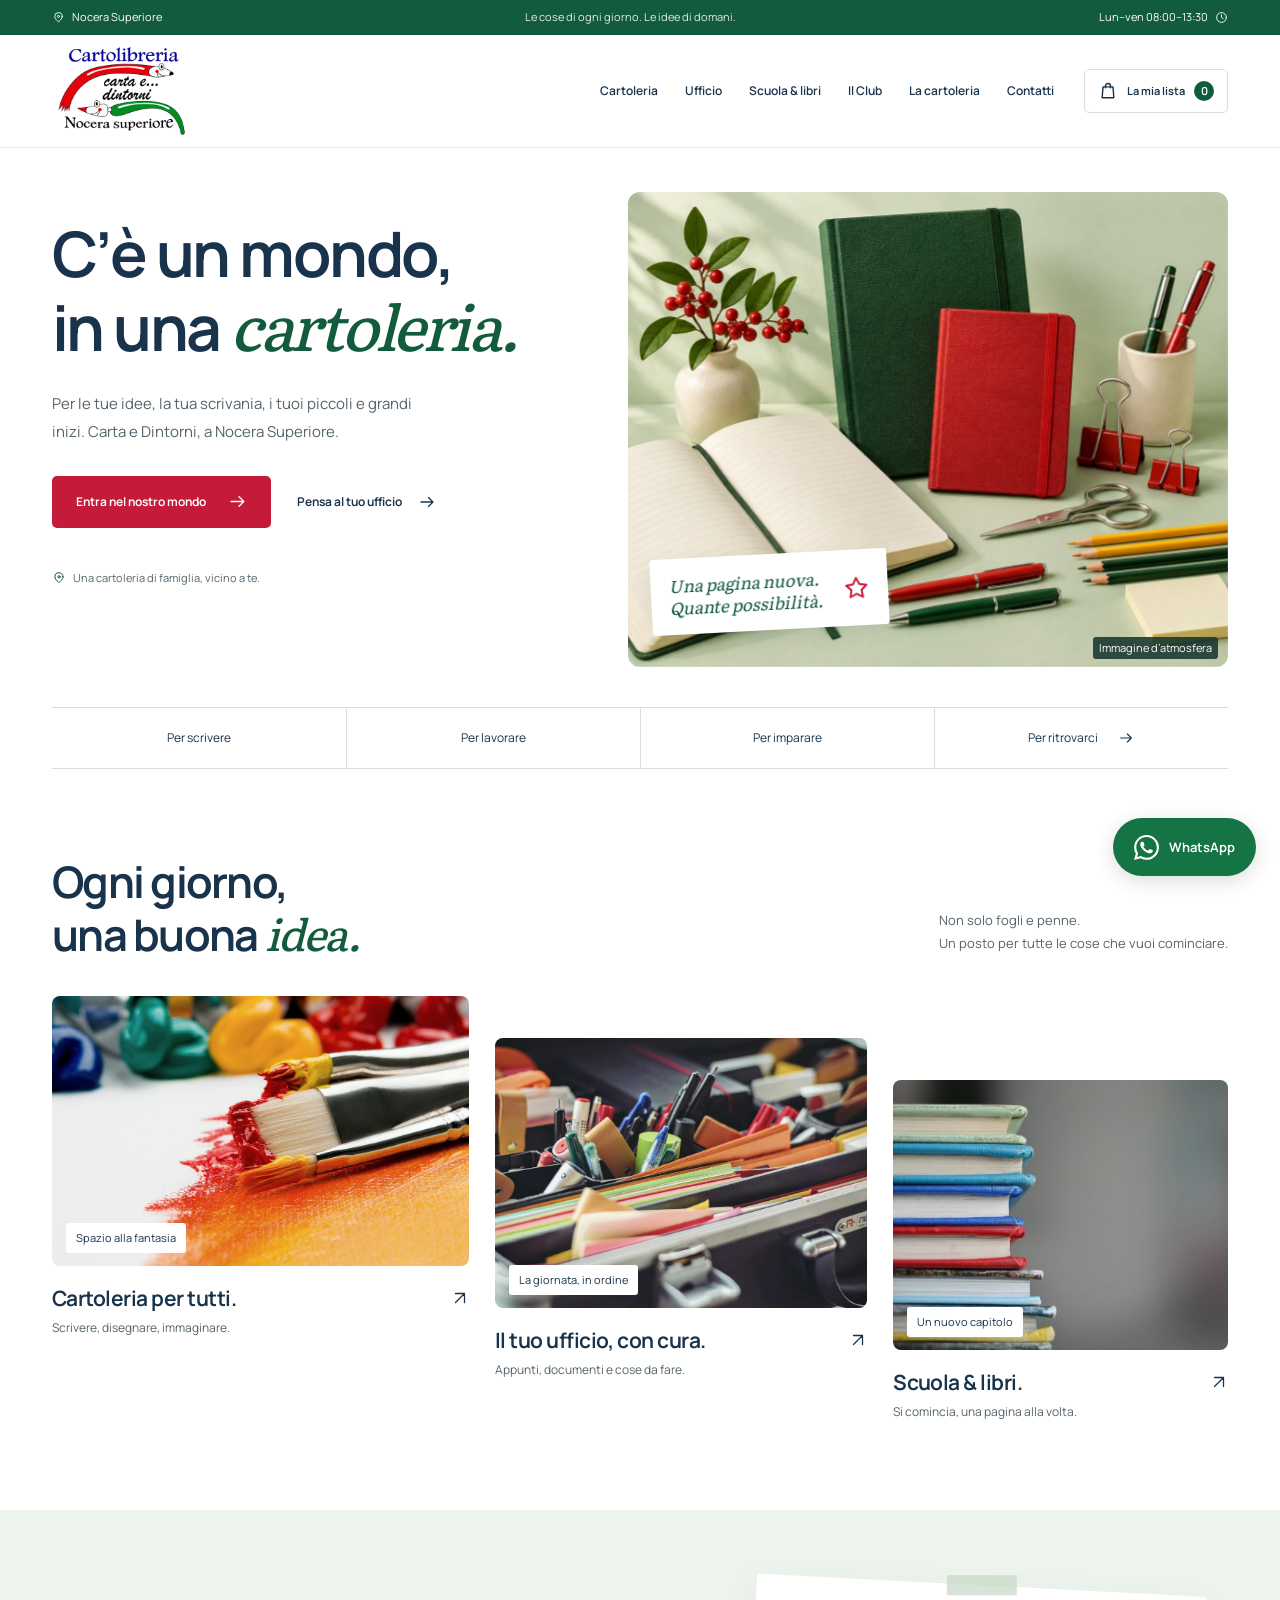
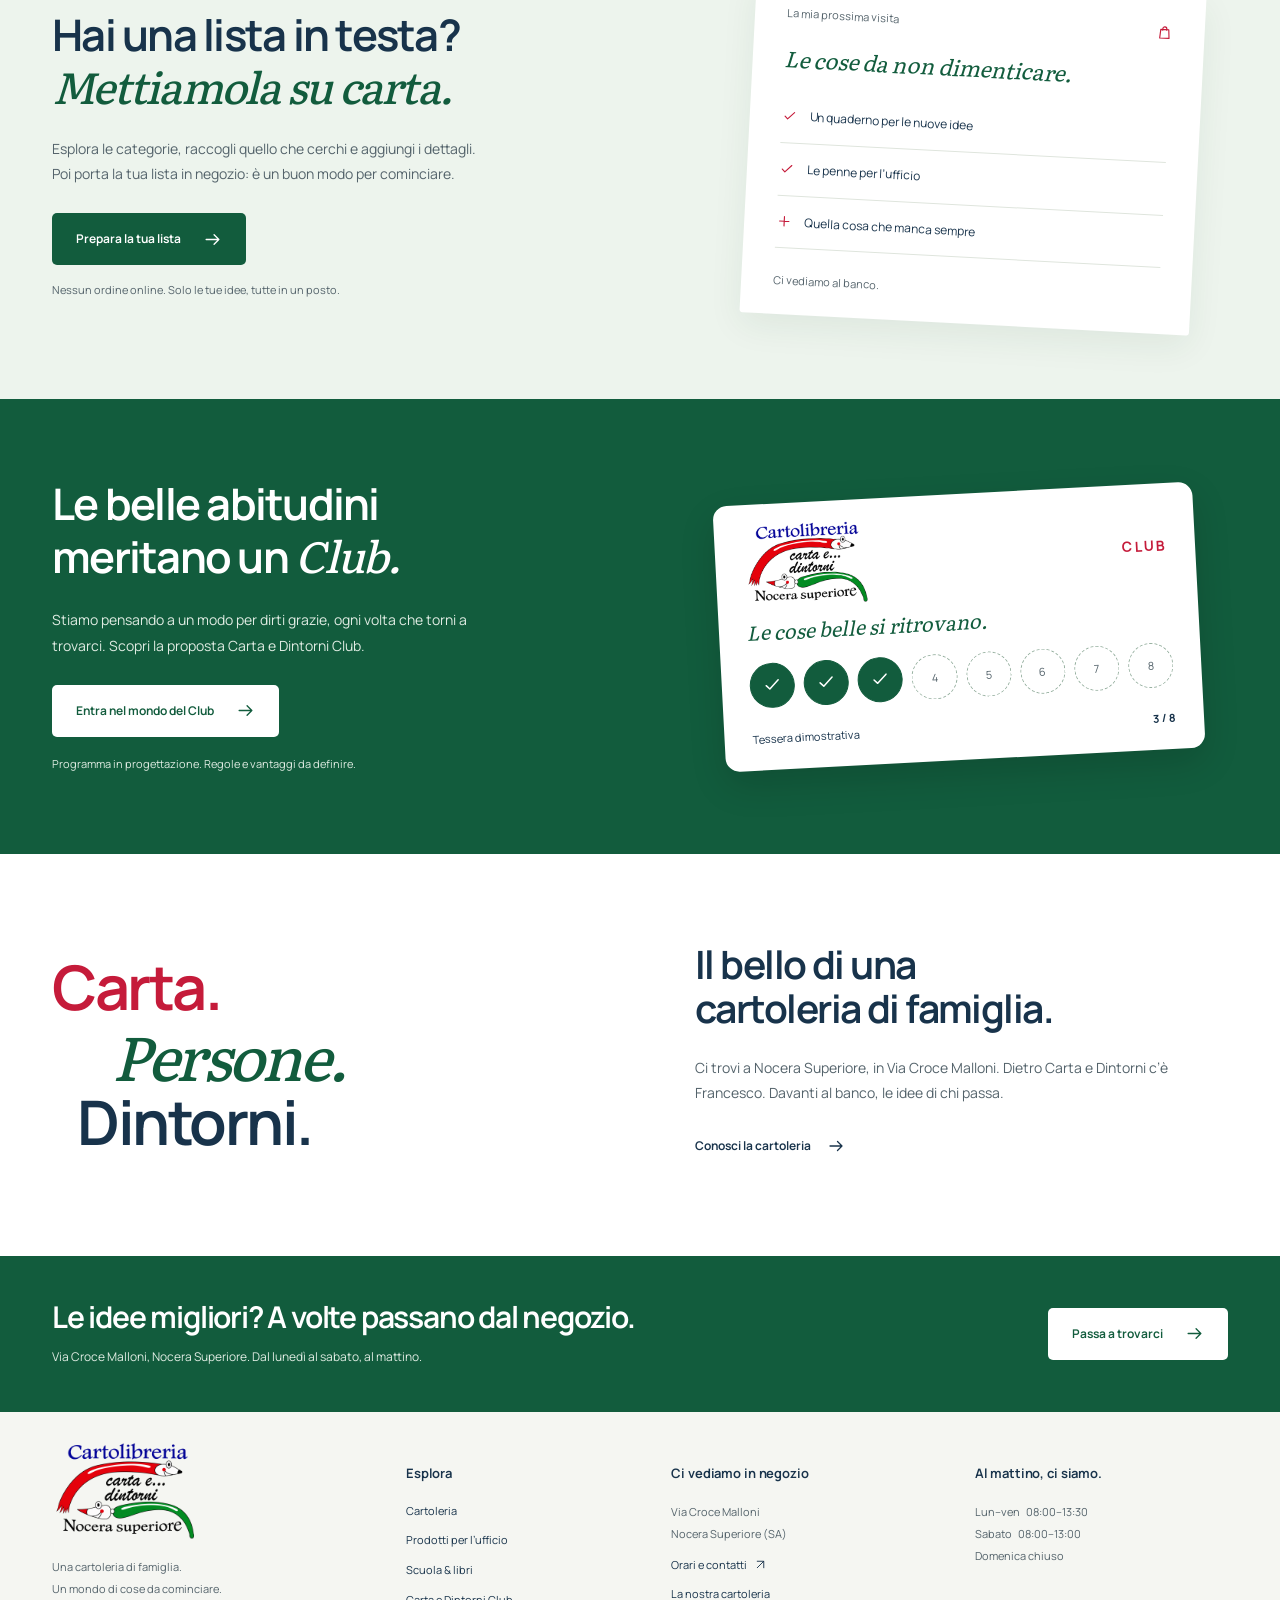
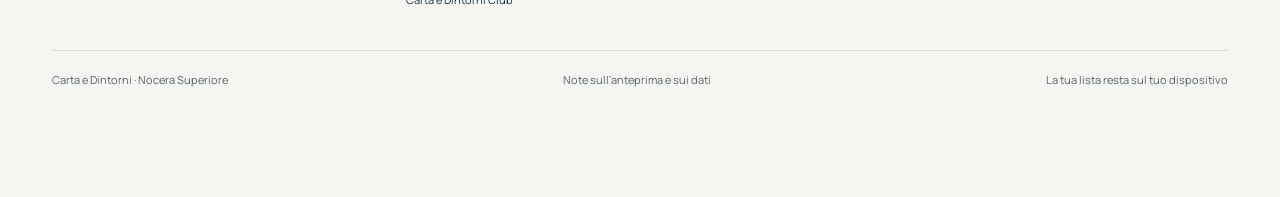
==== index.html @ 3eff4dd7 "Publish Carta e Dintorni website with WhatsApp contact" ====
<!doctype html><html lang="it"><head><meta charset="utf-8"><meta name="viewport" content="width=device-width,initial-scale=1"><meta name="robots" content="noindex,nofollow"><meta name="theme-color" content="#125c3d"><title>Cartoleria, scuola e ufficio a Nocera Superiore | Carta e Dintorni</title><meta name="description" content="Carta e Dintorni: cartoleria per tutti, idee per l’ufficio e libri scolastici a Nocera Superiore."><meta property="og:title" content="Cartoleria, scuola e ufficio a Nocera Superiore | Carta e Dintorni"><meta property="og:description" content="Carta e Dintorni: cartoleria per tutti, idee per l’ufficio e libri scolastici a Nocera Superiore."><meta property="og:type" content="website"><link rel="icon" href="assets/logo-trasparente.webp" type="image/webp"><link rel="stylesheet" href="site.css"><script src="site.js" defer></script></head><body class="home-page" data-page="index.html"><a class="skip-link" href="#contenuto">Salta al contenuto</a><div class="topbar"><div class="wrap"><a href="contatti.html"><svg viewBox="0 0 24 24" aria-hidden="true"><path d="M19 10c0 5-7 10-7 10S5 15 5 10a7 7 0 1 1 14 0Z"/><circle cx="12" cy="10" r="2"/></svg>Nocera Superiore</a><span>Le cose di ogni giorno. Le idee di domani.</span><a href="contatti.html#orari">Lun–ven 08:00–13:30<svg viewBox="0 0 24 24" aria-hidden="true"><circle cx="12" cy="12" r="9"/><path d="M12 7v5l3 2"/></svg></a></div></div><header class="site-header"><div class="wrap header-inner"><a class="brand" href="index.html" aria-label="Carta e Dintorni, Home"><span class="brand-image"><img src="assets/logo-trasparente.webp" width="341" height="225" alt="Carta e Dintorni, cartolibreria a Nocera Superiore"></span></a><button class="menu-button" type="button" aria-expanded="false" aria-controls="main-nav" aria-label="Apri menu"><span></span><span></span></button><nav id="main-nav" aria-label="Navigazione principale"><a href="cartoleria.html">Cartoleria</a><a href="ufficio.html">Ufficio</a><a href="scuola.html">Scuola & libri</a><a href="club.html">Il Club</a><a href="la-cartoleria.html">La cartoleria</a><a href="contatti.html">Contatti</a></nav><a class="list-link" href="lista.html" ><svg viewBox="0 0 24 24" aria-hidden="true"><path d="M6 7h12l1 13H5L6 7Z"/><path d="M9 8V6a3 3 0 0 1 6 0v2"/></svg><span>La mia lista</span><span class="list-count" data-list-count aria-label="articoli nella lista">0</span></a></div></header><main id="contenuto">
<section class="home-hero wrap"><div class="hero-content"><h1>C’è un mondo,<br>in una <em>cartoleria.</em></h1><p>Per le tue idee, la tua scrivania, i tuoi piccoli e grandi inizi. Carta e Dintorni, a Nocera Superiore.</p><div class="hero-actions"><a class="button primary" href="cartoleria.html">Entra nel nostro mondo<svg viewBox="0 0 24 24" aria-hidden="true"><path d="M4 12h16m-6-6 6 6-6 6"/></svg></a><a class="text-link" href="ufficio.html">Pensa al tuo ufficio<svg viewBox="0 0 24 24" aria-hidden="true"><path d="M4 12h16m-6-6 6 6-6 6"/></svg></a></div><p class="hero-local"><svg viewBox="0 0 24 24" aria-hidden="true"><path d="M19 10c0 5-7 10-7 10S5 15 5 10a7 7 0 1 1 14 0Z"/><circle cx="12" cy="10" r="2"/></svg>Una cartoleria di famiglia, vicino a te.</p></div><figure class="hero-visual"><img class="" src="assets/hero-stationery.webp" alt="Composizione di quaderni, penne e accessori, immagine d’atmosfera" width="1200" height="900" fetchpriority="high"><div class="image-note"><span>Una pagina nuova.<br>Quante possibilità.</span><svg viewBox="0 0 24 24" aria-hidden="true"><path d="m12 3 2.8 5.7 6.2.9-4.5 4.4 1.1 6.2L12 17.3 6.4 20l1.1-6.2L3 9.6l6.2-.9Z"/></svg></div><figcaption class="photo-note">Immagine d’atmosfera</figcaption></figure><div class="hero-index"><a href="cartoleria.html">Per scrivere</a><a href="ufficio.html">Per lavorare</a><a href="scuola.html">Per imparare</a><a href="club.html">Per ritrovarci<svg viewBox="0 0 24 24" aria-hidden="true"><path d="M4 12h16m-6-6 6 6-6 6"/></svg></a></div></section>
<section class="section wrap worlds"><div class="section-heading"><h2>Ogni giorno,<br>una buona <em>idea.</em></h2><p>Non solo fogli e penne.<br>Un posto per tutte le cose che vuoi cominciare.</p></div><div class="world-grid"><a class="world world-stationery" href="cartoleria.html"><div class="world-image mint"><img class="" src="assets/colours.jpg" alt="Materiali per il colore, foto d’atmosfera" width="1200" height="900" loading="lazy"><span>Spazio alla fantasia</span></div><div class="world-heading"><div><h3>Cartoleria per tutti.</h3><p>Scrivere, disegnare, immaginare.</p></div><svg viewBox="0 0 24 24" aria-hidden="true"><path d="M6 18 18 6M6 6h12v12"/></svg></div></a><a class="world world-office" href="ufficio.html"><div class="world-image blue"><img class="" src="assets/desk.jpg" alt="Scrivania con quaderno, foto d’atmosfera" width="1200" height="900" loading="lazy"><span>La giornata, in ordine</span></div><div class="world-heading"><div><h3>Il tuo ufficio, con cura.</h3><p>Appunti, documenti e cose da fare.</p></div><svg viewBox="0 0 24 24" aria-hidden="true"><path d="M6 18 18 6M6 6h12v12"/></svg></div></a><a class="world world-school" href="scuola.html"><div class="world-image pink"><img class="" src="assets/books.jpg" alt="Libri, foto d’atmosfera" width="1200" height="900" loading="lazy"><span>Un nuovo capitolo</span></div><div class="world-heading"><div><h3>Scuola & libri.</h3><p>Si comincia, una pagina alla volta.</p></div><svg viewBox="0 0 24 24" aria-hidden="true"><path d="M6 18 18 6M6 6h12v12"/></svg></div></a></div></section>
<section class="list-feature"><div class="wrap list-feature-inner"><div class="list-feature-copy"><h2>Hai una lista in testa?<br><em>Mettiamola su carta.</em></h2><p>Esplora le categorie, raccogli quello che cerchi e aggiungi i dettagli. Poi porta la tua lista in negozio: è un buon modo per cominciare.</p><a class="button dark" href="lista.html">Prepara la tua lista<svg viewBox="0 0 24 24" aria-hidden="true"><path d="M4 12h16m-6-6 6 6-6 6"/></svg></a><p class="small-note">Nessun ordine online. Solo le tue idee, tutte in un posto.</p></div><div class="paper-list" aria-label="Esempio di lista"><div class="paper-list-top"><span>La mia prossima visita</span><svg viewBox="0 0 24 24" aria-hidden="true"><path d="M6 7h12l1 13H5L6 7Z"/><path d="M9 8V6a3 3 0 0 1 6 0v2"/></svg></div><p>Le cose da non dimenticare.</p><div><svg viewBox="0 0 24 24" aria-hidden="true"><path d="m5 12 4 4L19 6"/></svg>Un quaderno per le nuove idee</div><div><svg viewBox="0 0 24 24" aria-hidden="true"><path d="m5 12 4 4L19 6"/></svg>Le penne per l’ufficio</div><div><svg viewBox="0 0 24 24" aria-hidden="true"><path d="M12 5v14M5 12h14"/></svg>Quella cosa che manca sempre</div><span class="paper-signature">Ci vediamo al banco.</span></div></div></section>
<section class="home-club"><div class="wrap home-club-inner"><div><h2>Le belle abitudini<br>meritano un <em>Club.</em></h2><p>Stiamo pensando a un modo per dirti grazie, ogni volta che torni a trovarci. Scopri la proposta Carta e Dintorni Club.</p><a class="button paper" href="club.html">Entra nel mondo del Club<svg viewBox="0 0 24 24" aria-hidden="true"><path d="M4 12h16m-6-6 6 6-6 6"/></svg></a><p class="club-disclaimer">Programma in progettazione. Regole e vantaggi da definire.</p></div><div class="loyalty-demo"><div class="loyalty-card"><div class="loyalty-head"><span class="brand-image"><img src="assets/logo-trasparente.webp" width="341" height="225" alt="Carta e Dintorni, cartolibreria a Nocera Superiore"></span><span class="club-label">CLUB</span></div><p class="loyalty-motto">Le cose belle si ritrovano.</p><div class="stamps"  role="img" aria-label="Tessera dimostrativa: 3 timbri su 8"><span class="stamp filled"><svg viewBox="0 0 24 24" aria-hidden="true"><path d="m5 12 4 4L19 6"/></svg></span><span class="stamp filled"><svg viewBox="0 0 24 24" aria-hidden="true"><path d="m5 12 4 4L19 6"/></svg></span><span class="stamp filled"><svg viewBox="0 0 24 24" aria-hidden="true"><path d="m5 12 4 4L19 6"/></svg></span><span class="stamp">4</span><span class="stamp">5</span><span class="stamp">6</span><span class="stamp">7</span><span class="stamp">8</span></div><div class="loyalty-bottom"><span>Tessera dimostrativa</span><span >3 / 8</span></div></div></div></div></section>
<section class="section wrap home-story"><div class="story-type"><span>Carta.</span><span>Persone.</span><span>Dintorni.</span></div><div><h2>Il bello di una<br>cartoleria di famiglia.</h2><p>Ci trovi a Nocera Superiore, in Via Croce Malloni. Dietro Carta e Dintorni c’è Francesco. Davanti al banco, le idee di chi passa.</p><a class="text-link" href="la-cartoleria.html">Conosci la cartoleria<svg viewBox="0 0 24 24" aria-hidden="true"><path d="M4 12h16m-6-6 6 6-6 6"/></svg></a></div></section><section class="visit-banner"><div class="wrap visit-inner"><div><h2>Le idee migliori? A volte passano dal negozio.</h2><p>Via Croce Malloni, Nocera Superiore. Dal lunedì al sabato, al mattino.</p></div><a class="button paper" href="contatti.html">Passa a trovarci<svg viewBox="0 0 24 24" aria-hidden="true"><path d="M4 12h16m-6-6 6 6-6 6"/></svg></a></div></section></main><footer class="site-footer"><div class="wrap footer-grid"><div class="footer-brand"><a href="index.html" aria-label="Carta e Dintorni, Home"><span class="brand-image"><img src="assets/logo-trasparente.webp" width="341" height="225" alt="Carta e Dintorni, cartolibreria a Nocera Superiore"></span></a><p>Una cartoleria di famiglia.<br>Un mondo di cose da cominciare.</p></div><div><h2>Esplora</h2><a href="cartoleria.html">Cartoleria</a><a href="ufficio.html">Prodotti per l’ufficio</a><a href="scuola.html">Scuola & libri</a><a href="club.html">Carta e Dintorni Club</a></div><div><h2>Ci vediamo in negozio</h2><p>Via Croce Malloni<br>Nocera Superiore (SA)</p><a href="contatti.html">Orari e contatti <svg viewBox="0 0 24 24" aria-hidden="true"><path d="M6 18 18 6M6 6h12v12"/></svg></a><a href="la-cartoleria.html">La nostra cartoleria</a></div><div class="footer-hours"><h2>Al mattino, ci siamo.</h2><p>Lun–ven &nbsp; 08:00–13:30<br>Sabato &nbsp; 08:00–13:00<br>Domenica chiuso</p></div></div><div class="wrap footer-bottom"><span>Carta e Dintorni · Nocera Superiore</span><a href="note.html">Note sull’anteprima e sui dati</a><a href="lista.html">La tua lista resta sul tuo dispositivo</a></div></footer><a class="whatsapp-fab" href="https://wa.me/393923492138" target="_blank" rel="noopener noreferrer" aria-label="Scrivici su WhatsApp al +39 392 349 2138" title="Scrivici su WhatsApp"><span class="whatsapp-icon"><svg aria-hidden="true" focusable="false" role="img" viewBox="0 0 24 24" xmlns="http://www.w3.org/2000/svg"><title>WhatsApp</title><path d="M17.472 14.382c-.297-.149-1.758-.867-2.03-.967-.273-.099-.471-.148-.67.15-.197.297-.767.966-.94 1.164-.173.199-.347.223-.644.075-.297-.15-1.255-.463-2.39-1.475-.883-.788-1.48-1.761-1.653-2.059-.173-.297-.018-.458.13-.606.134-.133.298-.347.446-.52.149-.174.198-.298.298-.497.099-.198.05-.371-.025-.52-.075-.149-.669-1.612-.916-2.207-.242-.579-.487-.5-.669-.51-.173-.008-.371-.01-.57-.01-.198 0-.52.074-.792.372-.272.297-1.04 1.016-1.04 2.479 0 1.462 1.065 2.875 1.213 3.074.149.198 2.096 3.2 5.077 4.487.709.306 1.262.489 1.694.625.712.227 1.36.195 1.871.118.571-.085 1.758-.719 2.006-1.413.248-.694.248-1.289.173-1.413-.074-.124-.272-.198-.57-.347m-5.421 7.403h-.004a9.87 9.87 0 01-5.031-1.378l-.361-.214-3.741.982.998-3.648-.235-.374a9.86 9.86 0 01-1.51-5.26c.001-5.45 4.436-9.884 9.888-9.884 2.64 0 5.122 1.03 6.988 2.898a9.825 9.825 0 012.893 6.994c-.003 5.45-4.437 9.884-9.885 9.884m8.413-18.297A11.815 11.815 0 0012.05 0C5.495 0 .16 5.335.157 11.892c0 2.096.547 4.142 1.588 5.945L.057 24l6.305-1.654a11.882 11.882 0 005.683 1.448h.005c6.554 0 11.89-5.335 11.893-11.893a11.821 11.821 0 00-3.48-8.413Z"/></svg></span><span class="whatsapp-label">WhatsApp</span></a><div class="toast" role="status" aria-live="polite" aria-atomic="true" data-toast hidden><span></span><a href="lista.html">Vedi la lista <svg viewBox="0 0 24 24" aria-hidden="true"><path d="M4 12h16m-6-6 6 6-6 6"/></svg></a></div></body></html>
---- site.css ----
@font-face{font-family:Manrope;src:url('assets/manrope.woff2') format('woff2');font-weight:200 800;font-display:swap}
@font-face{font-family:Literata;src:url('assets/literata.woff2') format('woff2');font-weight:200 900;font-display:swap}
:root{--ink:#18334b;--muted:#54636b;--red:#c51b3a;--red-dark:#a41631;--green:#125c3d;--green-dark:#0c452d;--paper:#fff;--mint:#edf4ed;--pink:#fae8e6;--blue:#e8eef4;--yellow:#f7f0cf;--line:#d9dfda;--serif:Literata,Georgia,serif;--sans:Manrope,Arial,sans-serif;scroll-behavior:smooth;scroll-padding-top:110px}
*{box-sizing:border-box}html{scrollbar-color:var(--green) #f4f6f3}body{margin:0;color:var(--ink);background:var(--paper);font:15px/1.8 var(--sans);-webkit-font-smoothing:antialiased}button,input,textarea{font:inherit}button,a{-webkit-tap-highlight-color:transparent}a{color:inherit;text-decoration:none}button{cursor:pointer}button:disabled{cursor:default;opacity:.48}button:disabled:hover{transform:none}img{display:block;max-width:100%;width:100%;height:100%;object-fit:cover}svg{width:22px;height:22px;fill:none;stroke:currentColor;stroke-width:1.7;stroke-linecap:round;stroke-linejoin:round;flex-shrink:0}h1,h2,h3,p,figure{margin:0}h1,h2,h3{line-height:1.15;text-wrap:balance}h1,h2{font-weight:650;letter-spacing:-.04em}h1{font-size:clamp(45px,4.9vw,74px)}h2{font-size:clamp(32px,3.4vw,49px)}h3{font-weight:650;font-size:21px;letter-spacing:-.025em}h1 em,h2 em{font-family:var(--serif);font-weight:450;color:var(--green);letter-spacing:-.04em}p{max-width:68ch}::selection{background:var(--green);color:white}:focus-visible{outline:3px solid var(--red);outline-offset:5px}input,textarea{caret-color:var(--red)}[hidden]{display:none!important}.wrap{width:min(1280px,calc(100% - 104px));margin-inline:auto}.section{padding-block:88px}.skip-link{position:fixed;left:20px;top:-100px;padding:12px 22px;background:var(--ink);color:#fff;z-index:20}.skip-link:focus{top:12px}.sr-only{position:absolute;width:1px;height:1px;overflow:hidden;clip-path:inset(50%);white-space:nowrap}.button{display:inline-flex;justify-content:center;align-items:center;gap:22px;padding:14px 23px;min-height:52px;border:1px solid transparent;border-radius:5px;font-size:12px;font-weight:650;line-height:1.5;transition:background .2s,color .2s}.button svg{width:19px;height:19px}.button.primary{background:var(--red);color:#fff}.button.primary:hover{background:var(--red-dark)}.button.dark{background:var(--green);color:#fff}.button.dark:hover{background:var(--green-dark)}.button.paper{background:#fff;color:var(--green)}.button.paper:hover{background:#e4eee4}.button.outline{border-color:var(--line);background:transparent;color:var(--ink)}.button.outline:hover{background:var(--mint)}.text-link{display:inline-flex;align-items:center;gap:16px;min-height:44px;font-size:12px;font-weight:650;border:0;background:none;padding:0;color:inherit}.text-link svg{width:18px;height:18px}.text-link:hover{text-decoration:underline;text-underline-offset:5px}.quiet-button{background:none;border:0;color:inherit;text-decoration:underline;text-underline-offset:5px;font-size:12px;padding:10px 0;min-height:44px}.small-note{font-size:11px;line-height:1.7;color:var(--muted)}.mint{background:var(--mint)}.pink{background:var(--pink)}.blue{background:var(--blue)}.yellow{background:var(--yellow)}
.topbar{background:var(--green);color:#fff;font-size:11px;line-height:1.5}.topbar .wrap{display:flex;align-items:center;justify-content:space-between;gap:20px;min-height:35px}.topbar a{display:inline-flex;gap:7px;align-items:center;padding-block:6px}.topbar svg{width:13px;height:13px}.topbar span{color:#e0ece2}.site-header{position:relative;z-index:10;background:#fff;border-bottom:1px solid #e9ede8}.header-inner{height:112px;display:flex;align-items:center;gap:24px;justify-content:space-between;position:relative}.brand{flex-shrink:0;display:block}.brand-image{display:block;width:142px;height:90px}.brand-image img{object-fit:contain;object-position:center;height:100%;width:100%}.brand-image.original{height:94px;overflow:hidden}.brand-image.original img{height:auto;object-fit:contain}.header-inner nav{display:flex;gap:27px;align-items:center;margin-left:auto}.header-inner nav a{padding:15px 0;font-size:12px;font-weight:600;white-space:nowrap;position:relative}.header-inner nav a:hover{color:var(--green)}.header-inner nav a[aria-current=page]{color:var(--red)}.header-inner nav a[aria-current=page]:after{content:'';position:absolute;bottom:4px;left:0;right:0;height:2px;background:var(--red)}.list-link{display:flex;align-items:center;gap:9px;font-size:11px;font-weight:650;padding:11px 13px;border:1px solid var(--line);border-radius:5px;white-space:nowrap;margin-left:6px}.list-link:hover{background:var(--mint)}.list-link svg{width:20px;height:20px}.list-count{display:grid;place-items:center;background:var(--green);color:#fff;border-radius:50%;min-width:20px;height:20px;font-size:11px;padding:0 4px}.menu-button{display:none}.breadcrumb{display:flex;align-items:center;gap:12px;font-size:11px;padding-block:24px;color:var(--muted)}.breadcrumb a:hover{text-decoration:underline;text-underline-offset:4px}.breadcrumb span[aria-current]{color:var(--ink)}
.home-hero{display:grid;grid-template-columns:1fr 1.13fr;gap:24px 45px;padding-top:44px}.hero-content{padding:27px 0 20px;position:relative;z-index:1}.home-hero h1{font-size:clamp(46px,4.9vw,75px);line-height:1.11;letter-spacing:-.04em;max-width:650px}.home-hero h1 em{white-space:nowrap;display:inline-block}.hero-content>p{margin-top:28px;font-size:15px;color:var(--muted);line-height:1.85;max-width:370px}.hero-actions{display:flex;align-items:center;gap:26px;margin-top:30px;flex-wrap:wrap}.hero-content .hero-local{font-size:11px;display:flex;align-items:center;gap:7px;margin-top:40px}.hero-local svg{width:14px;height:14px;color:var(--green)}.hero-visual{height:475px;min-width:0;position:relative;overflow:hidden;border-radius:12px;background:var(--mint)}.hero-visual>img{object-position:center;animation:hero-settle .9s cubic-bezier(.16,1,.3,1) both}.image-note{position:absolute;left:23px;bottom:37px;background:#fff;padding:16px 18px;display:flex;align-items:center;gap:20px;box-shadow:0 6px 22px #18364b16;transform:rotate(-3deg);border-radius:3px}.image-note span{font-size:17px;font-family:var(--serif);font-style:italic;line-height:1.3;color:var(--green)}.image-note svg{width:27px;height:27px;color:var(--red)}.photo-note{position:absolute;right:10px;bottom:8px;padding:2px 6px;color:#fff;background:#17362fdf;font-size:11px;border-radius:3px;line-height:1.6}.hero-index{grid-column:1/-1;display:grid;grid-template-columns:repeat(4,1fr);border-block:1px solid var(--line);margin-top:16px}.hero-index a{display:flex;align-items:center;gap:20px;justify-content:center;padding-block:19px;font-size:12px}.hero-index a:hover{background:var(--mint)}.hero-index a+a{border-left:1px solid var(--line)}.hero-index svg{width:16px;height:16px}.section-heading{display:flex;align-items:flex-end;justify-content:space-between;gap:35px;margin-bottom:36px}.section-heading>p{font-size:13px;color:var(--muted);padding-bottom:4px}.world-grid{display:grid;grid-template-columns:1.12fr 1fr .9fr;gap:26px;align-items:start}.world-office{margin-top:42px}.world-school{margin-top:84px}.world-image{height:270px;overflow:hidden;border-radius:8px;position:relative}.world-image img{transition:transform .6s cubic-bezier(.16,1,.3,1);filter:saturate(.8)}.world:hover img{transform:scale(1.04)}.world-image>span{position:absolute;bottom:13px;left:14px;background:#fff;padding:5px 10px;font-size:11px;border-radius:3px}.world-heading{display:flex;align-items:start;justify-content:space-between;gap:15px;padding-top:20px}.world-heading h3{font-size:21px}.world-heading p{font-size:12px;color:var(--muted);margin-top:7px}.world-heading>svg{width:18px;height:18px;margin-top:3px}.list-feature{background:var(--mint);padding-block:75px;overflow:hidden}.list-feature-inner{display:grid;grid-template-columns:1.1fr .9fr;gap:110px;align-items:center}.list-feature-copy>p{font-size:14px;color:var(--muted);margin-top:23px;max-width:430px}.list-feature .button{margin-top:27px}.list-feature .small-note{font-size:11px;margin-top:16px}.paper-list{background:#fff;padding:28px 32px 24px;transform:rotate(3deg);box-shadow:0 12px 35px #22482d12;position:relative;max-width:450px;border-radius:3px}.paper-list:before{content:'';width:70px;height:20px;background:#c8d8c6b8;position:absolute;left:calc(50% - 35px);top:-10px;transform:rotate(-3deg)}.paper-list-top{display:flex;align-items:center;justify-content:space-between;font-size:11px;color:var(--muted)}.paper-list>p{font:italic 22px/1.3 var(--serif);color:var(--green);margin:21px 0 18px}.paper-list>div:not(.paper-list-top){display:flex;align-items:center;gap:12px;padding:15px 0;border-bottom:1px solid #dfe5dd;font-size:12px}.paper-list>div>svg{width:16px;height:16px;color:var(--red)}.paper-signature{display:block;margin-top:22px;font-size:11px;color:var(--muted)}.home-club{background:var(--green);color:#fff;padding-block:80px;overflow:hidden}.home-club-inner{display:grid;grid-template-columns:1fr 1fr;gap:100px;align-items:center}.home-club h2 em{color:#fff}.home-club p{font-size:14px;color:#e0ece3;margin-top:25px;max-width:420px}.home-club .button{margin-top:27px}.home-club .club-disclaimer{font-size:11px;margin-top:17px}.loyalty-demo{width:100%;max-width:480px;margin-inline:auto}.loyalty-card{background:#fff;color:var(--ink);padding:20px 28px 21px;transform:rotate(-3deg);box-shadow:0 14px 36px #00000024;border-radius:14px}.loyalty-head{display:flex;align-items:center;justify-content:space-between;gap:20px}.loyalty-head .brand-image{width:130px;height:84px}.club-label{font-size:14px;letter-spacing:.16em;color:var(--red);font-weight:700}.loyalty-card .loyalty-motto{font:italic 20px/1.4 var(--serif);color:var(--green);margin:9px 0 18px}.stamps{display:grid;grid-template-columns:repeat(8,1fr);gap:9px}.stamp{display:grid;place-items:center;aspect-ratio:1;border:1px dashed #99b2a2;border-radius:50%;font-size:11px;color:var(--muted)}.stamp.filled{background:var(--green);color:#fff;border:1px solid var(--green)}.stamp svg{width:21px;height:21px}.loyalty-bottom{display:flex;justify-content:space-between;gap:20px;align-items:center;font-size:11px;margin-top:21px}.loyalty-bottom>span:last-child{font-weight:700;font-variant-numeric:tabular-nums}.home-story{display:grid;grid-template-columns:1fr 1fr;gap:110px;align-items:center}.story-type{display:flex;flex-direction:column;align-items:flex-start;font-size:clamp(43px,4.8vw,68px);font-weight:650;letter-spacing:-.04em;line-height:1.1}.story-type span:nth-child(1){color:var(--red)}.story-type span:nth-child(2){color:var(--green);font-family:var(--serif);font-weight:450;font-style:italic;margin-left:60px}.story-type span:nth-child(3){color:var(--ink);margin-left:25px}.home-story h2{font-size:39px}.home-story p{margin-top:24px;font-size:14px;color:var(--muted)}.home-story .text-link{margin-top:18px}.visit-banner{background:var(--green);color:#fff;padding-block:44px}.visit-inner{display:flex;align-items:center;justify-content:space-between;gap:55px}.visit-inner h2{font-size:30px;max-width:650px}.visit-inner p{font-size:12px;color:#e0ece3;margin-top:12px}.visit-inner>.button{flex-shrink:0}
.department-intro{display:grid;grid-template-columns:1.15fr .85fr;gap:70px;align-items:center;padding-top:13px;padding-bottom:45px}.department-intro h1{font-size:clamp(43px,4.4vw,65px)}.department-intro>div>p{font-size:15px;color:var(--muted);max-width:480px;margin-top:24px}.department-intro .button{margin-top:25px}.department-visual{height:330px;position:relative;overflow:hidden;border-radius:8px}.department-visual img{filter:saturate(.75)}.catalog-section{padding-top:45px}.catalog-top{display:flex;align-items:center;justify-content:space-between;gap:20px}.catalog-top h2{font-size:32px}.catalog-note{color:var(--muted);font-size:12px;margin-top:16px}.catalog-tools{display:flex;align-items:center;justify-content:space-between;gap:25px;margin-top:31px;padding-bottom:22px;border-bottom:1px solid var(--line)}.filters{display:flex;gap:8px;flex-wrap:wrap}.filter{border:1px solid var(--line);border-radius:5px;color:var(--muted);background:#fff;font-size:11px;min-height:40px;padding:9px 15px;transition:background .2s,color .2s}.filter:hover{background:var(--mint)}.filter.active{background:var(--green);border-color:var(--green);color:#fff}.search-field{display:flex;align-items:center;gap:8px;min-width:230px;border:1px solid var(--line);padding:7px 12px;border-radius:5px;background:#fff}.search-field svg{width:17px;height:17px;color:var(--muted)}.search-field input{width:100%;min-width:0;border:0;background:none;font-size:11px;padding:5px 0;color:var(--ink)}input::placeholder,textarea::placeholder{color:#69766f;opacity:1}.catalog-count{font-size:11px;color:var(--muted);margin-top:16px}.catalog-grid{display:grid;grid-template-columns:repeat(3,minmax(0,1fr));gap:38px 27px;margin-top:26px}.catalog-card{min-width:0}.catalog-photo{height:255px;position:relative;overflow:hidden;border-radius:8px}.catalog-photo img{filter:saturate(.8);transition:transform .6s cubic-bezier(.16,1,.3,1)}.catalog-card:hover .catalog-photo img{transform:scale(1.025)}.catalog-photo>span{position:absolute;bottom:13px;left:14px;right:auto;max-width:calc(100% - 28px);background:#fff;padding:5px 11px;font-size:11px;border-radius:3px}.catalog-body{padding-top:19px}.catalog-body h3{font-size:23px}.catalog-body>p{font-size:12px;color:var(--muted);margin-top:11px;min-height:45px;max-width:330px}.catalog-body details{margin-top:16px;font-size:11px;border-top:1px solid var(--line)}.catalog-body summary{padding:11px 0;display:flex;align-items:center;justify-content:space-between;gap:15px;cursor:pointer;list-style:none}.catalog-body summary::-webkit-details-marker{display:none}.catalog-body summary svg{width:15px;height:15px}.catalog-body details[open] summary svg{transform:rotate(45deg)}.catalog-body details p{padding:1px 0 14px;color:var(--muted)}.add-button{margin-top:2px;width:100%;display:flex;align-items:center;justify-content:space-between;gap:20px;background:var(--mint);color:var(--green);border:0;padding:12px 15px;min-height:44px;border-radius:4px;font-size:11px;font-weight:650}.add-button:hover{background:#dfeade}.add-button svg{width:17px;height:17px}.catalog-empty{text-align:center;max-width:550px;margin:55px auto 15px}.catalog-empty h3{font-size:27px}.catalog-empty p{font-size:14px;color:var(--muted);margin:17px auto 24px}.catalog-empty .text-link{margin-left:22px}.office-presets{background:var(--blue);padding-block:70px}.preset-grid{display:grid;grid-template-columns:repeat(3,minmax(0,1fr));gap:45px}.preset-grid article{border-top:1px solid #b9c8d5;padding-top:25px}.preset-grid h3{font-size:24px}.preset-grid p{font-size:13px;margin-top:15px;max-width:300px;color:var(--muted)}.preset-grid .text-link{margin-top:20px}.editorial-row{display:grid;grid-template-columns:1fr 1fr;gap:110px;align-items:start;padding-block:55px 85px}.editorial-row p{font-size:14px;color:var(--muted);margin-bottom:18px}.editorial-row h2{font-size:39px}.school-info{display:grid;grid-template-columns:1fr .8fr;gap:125px;align-items:start;padding-top:35px}.school-info>div>p{font-size:14px;color:var(--muted);margin-top:25px}.school-info .text-link{margin-top:18px}.school-notes{padding:32px;background:var(--mint);border-radius:8px}.school-notes h3{font-size:22px}.school-notes ul{padding-left:20px;font-size:13px;margin:22px 0;line-height:2.1}.school-notes p{font-size:11px;color:var(--muted)}.memo-section{background:var(--pink);padding-block:70px}.memo-grid{display:grid;grid-template-columns:1fr .85fr;gap:100px;align-items:start}.memo-grid>div>p{font-size:14px;color:var(--muted);margin-top:25px;max-width:400px}.memo-form{background:#fff;padding:30px;border-radius:8px}.memo-form label,.custom-item-form label{display:flex;flex-direction:column;gap:7px;font-size:12px;font-weight:600;margin-bottom:18px}input,textarea{color:var(--ink)}.memo-form input,.memo-form textarea,.custom-item-form input{background:#fff;border:1px solid #c9d1ca;padding:11px 13px;min-height:46px;border-radius:4px;max-width:100%;width:100%;font-size:13px;resize:vertical;line-height:1.6}.form-help{font-size:11px;color:var(--muted);margin-top:14px}.memo-form [role=status]{font-size:12px;color:var(--green);margin-top:12px}.school-faq{max-width:900px}.faq{border-top:1px solid var(--line)}.faq details{border-bottom:1px solid var(--line)}.faq summary{display:flex;justify-content:space-between;align-items:center;gap:25px;font-size:15px;font-weight:600;cursor:pointer;list-style:none;padding:23px 0}.faq summary::-webkit-details-marker{display:none}.faq summary svg{width:20px;height:20px}.faq details[open] summary svg{transform:rotate(45deg)}.faq details p{font-size:13px;color:var(--muted);padding:0 40px 24px 0;max-width:75ch}
.club-hero{background:var(--green);color:#fff;overflow:hidden;margin-top:5px}.club-hero-inner{display:grid;grid-template-columns:1fr .95fr;gap:105px;padding-block:75px 85px;align-items:center}.club-hero h1{font-size:clamp(44px,4.3vw,65px)}.club-hero h1 em{color:#fff}.club-hero-inner>div:first-child>p{font-size:14px;line-height:1.9;color:#e0ece3;margin-top:25px;max-width:435px}.club-hero-inner>div:first-child .club-state{font-size:11px;max-width:400px}.club-hero .button.paper{margin-top:25px}.club-hero .interactive .loyalty-card{transform:rotate(2deg)}.stamp-controls{display:flex;gap:25px;align-items:center;margin-top:32px}.stamp-controls .button.primary{background:#fff;color:var(--green)}.stamp-controls .button.primary:hover{background:#e4eee4}.stamp-controls .quiet-button{color:#fff}.stamp-status{font-size:12px;min-height:43px;margin-top:16px;color:#fff}.demo-fineprint{font-size:11px;color:#e0ece3;line-height:1.8;margin-top:12px}.club-hero :focus-visible{outline-color:#eacfc8}.club-principles{display:grid;grid-template-columns:repeat(3,minmax(0,1fr));gap:48px;margin-top:45px}.club-principles article{border-top:1px solid var(--line);padding-top:24px}.club-principles h3{font-size:23px}.club-principles p{font-size:13px;color:var(--muted);margin-top:16px}.club-questions{max-width:900px;padding-bottom:85px}.club-questions>h2{font-size:32px;margin-bottom:28px}.about-hero{padding-block:20px 60px}.about-hero>h1{max-width:1000px;font-size:clamp(43px,4.5vw,67px)}.about-lead{display:grid;grid-template-columns:1fr 1fr;gap:100px;align-items:center;margin-top:55px}.about-wordmark{display:flex;flex-direction:column;align-items:center;justify-content:center;padding:30px;background:var(--mint);border-radius:9px;min-height:270px}.about-wordmark .brand-image{width:250px;height:165px}.about-wordmark>span:last-child{font-size:12px;color:var(--green);margin-top:22px}.about-lead>div>p{font-size:15px;color:var(--muted);margin-bottom:20px}.about-lead .button{margin-top:5px}.about-image{display:grid;grid-template-columns:1.15fr .85fr;gap:65px;align-items:center;margin-bottom:20px}.about-image figure{height:380px;position:relative;overflow:hidden;border-radius:8px}.about-image>div{display:flex;flex-direction:column;font-size:clamp(40px,4.4vw,64px);font-weight:600;line-height:1.15;letter-spacing:-.04em}.about-image>div>span:nth-child(2){font-family:var(--serif);font-style:italic;font-weight:450;color:var(--green);padding-left:30px}.about-image>div>span:last-child{color:var(--red);padding-left:60px}
.contact-hero{padding-block:18px 45px}.contact-hero h1{font-size:clamp(45px,4.6vw,68px)}.contact-hero>p{font-size:15px;line-height:1.9;color:var(--muted);margin-top:25px}.contact-grid{display:grid;grid-template-columns:1fr 1fr;gap:36px;align-items:stretch;padding-bottom:20px}.address-panel{background:var(--green);color:#fff;padding:35px 40px;border-radius:9px}.address-top{display:flex;align-items:center;gap:12px;font-size:12px;margin-bottom:29px}.address-top svg{width:19px;height:19px}.address-panel h2{font-size:37px;line-height:1.2}.address-panel>p{font-size:13px;color:#e0ece3;margin-top:17px}.address-panel .button{margin-top:29px}.address-panel .small-note{font-size:11px;color:#e0ece3;max-width:360px;margin-top:21px}.opening-panel{padding:28px 25px 24px 40px}.opening-panel h2{font-size:37px}.hours-table{margin:25px 0 18px}.hours-table>div{display:flex;align-items:center;justify-content:space-between;gap:20px;border-bottom:1px solid var(--line);padding:16px 0;font-size:13px}.hours-table dd{margin:0;font-weight:650;font-variant-numeric:tabular-nums}.opening-panel>p{font-size:12px;color:var(--muted)}.opening-panel .today-note{font-size:11px;margin-top:14px}.contact-options{display:grid;grid-template-columns:1fr .85fr .8fr;gap:60px;align-items:start}.contact-options h2{font-size:36px}.contact-options>div>p{font-size:13px;color:var(--muted);margin-top:22px}.phone-panel>svg{width:27px;height:27px;color:var(--red);margin-bottom:21px}.phone-panel h3,.visit-tip h3{font-size:22px}.phone-number{display:block;font-size:24px;font-weight:650;letter-spacing:-.035em;margin-top:14px;line-height:1.5}.phone-number:hover{text-decoration:underline;text-underline-offset:5px}.phone-panel>p{font-size:11px!important;margin-top:10px!important}.visit-tip{padding-top:8px}.visit-tip .text-link{margin-top:17px}.contact-faq{max-width:900px;padding-bottom:85px}.contact-faq>h2{font-size:32px;margin-bottom:28px}
.list-intro{display:flex;justify-content:space-between;align-items:flex-end;gap:40px;padding-top:17px;padding-bottom:45px}.list-intro h1{font-size:clamp(42px,4.4vw,64px)}.list-intro>div>p{margin-top:24px;font-size:14px;color:var(--muted);max-width:470px}.list-privacy{font-size:11px;color:var(--muted);max-width:250px;position:relative;padding-top:35px}.list-privacy>svg{position:absolute;left:0;top:0;width:24px;height:24px;color:var(--green)}.shopping-layout{display:grid;grid-template-columns:1fr 340px;gap:65px;align-items:start;padding-bottom:75px}.shopping-layout>div{min-width:0}.shopping-empty{padding:32px;background:var(--mint);border-radius:8px}.shopping-empty h2{font-size:29px}.shopping-empty p{font-size:13px;color:var(--muted);margin-top:17px;margin-bottom:24px}.shopping-empty>.text-link{margin-left:20px}.shopping-item{padding:25px 0;border-top:1px solid var(--line)}.shopping-item-top{display:flex;justify-content:space-between;align-items:center;gap:20px}.shopping-item h2{font-size:22px;overflow-wrap:anywhere;max-width:600px}.icon-button{display:grid;place-items:center;border:0;background:transparent;color:var(--muted);width:38px;height:38px;flex-shrink:0}.icon-button:hover{background:var(--pink);color:var(--red);border-radius:5px}.icon-button svg{height:18px;width:18px}.shopping-item-details{display:flex;align-items:flex-end;justify-content:space-between;gap:25px;margin-top:16px}.item-notes{display:flex;flex-direction:column;gap:6px;font-size:11px;color:var(--muted);flex:1;min-width:0}.item-notes input{min-width:0;width:100%;font-size:12px;border:1px solid var(--line);padding:10px 12px;border-radius:4px;background:#fff}.quantity{display:flex;align-items:center;border:1px solid var(--line);border-radius:4px;flex-shrink:0;height:41px}.quantity button{display:grid;place-items:center;width:35px;height:39px;background:none;border:0;color:var(--ink)}.quantity button svg{width:14px;height:14px}.quantity input{width:37px;border:0;text-align:center;font-size:12px;padding:6px 0;appearance:textfield;-moz-appearance:textfield}.quantity input::-webkit-inner-spin-button,.quantity input::-webkit-outer-spin-button{appearance:none;margin:0}.custom-item-form{margin-top:33px;border-top:1px solid var(--line);padding-top:29px}.custom-item-form h2{font-size:24px;margin-bottom:24px}.custom-form-row{display:grid;grid-template-columns:110px 1fr;gap:20px}.list-summary{position:sticky;top:22px;background:#f3f5f0;padding:28px;border-radius:8px}.list-summary h2{font-size:25px}.list-summary>p{font-size:12px;color:var(--muted);margin-top:20px}.list-summary>p strong{color:var(--green)}.list-summary>.button{width:100%;gap:12px;margin-top:17px}.list-summary>.button+.button{margin-top:10px}.list-summary>.quiet-button{display:block;margin:8px auto 0}.list-summary .small-note{font-size:11px}.clear-list-control{border-top:1px solid var(--line);padding-top:12px;margin-top:20px;font-size:11px}.clear-list-control button{font-size:11px}.clear-list-control [data-clear-yes],.clear-list-control [data-clear-no]{border:1px solid var(--line);padding:7px 10px;background:#fff;color:var(--ink);border-radius:4px;margin:10px 5px 0 0;min-height:36px}.clear-list-control [data-clear-yes]{background:var(--red);border-color:var(--red);color:#fff}.list-summary .list-feedback{font-size:11px;color:var(--green);margin-top:13px}.list-summary>.text-link{margin-top:12px}.list-next{display:flex;align-items:center;justify-content:space-between;gap:25px;padding:28px 0 60px;border-top:1px solid var(--line)}.list-next h2{font-size:24px}.notes-page{max-width:850px;padding-block:20px 80px}.notes-page h1{font-size:46px;margin-bottom:45px}.notes-page h2{font-size:27px;margin-top:35px;margin-bottom:16px}.notes-page>p{font-size:14px;color:var(--muted)}.notes-page>.button{margin-top:40px}
.site-footer{background:#f5f6f2;padding-top:44px}.footer-grid{display:grid;grid-template-columns:1.2fr .85fr 1fr 1fr;gap:50px;padding-bottom:40px}.footer-brand .brand-image{width:150px;height:98px;margin-top:-14px}.footer-brand>p{font-size:11px;color:var(--muted);margin-top:16px}.footer-grid>div>h2{font-size:13px;letter-spacing:-.01em;margin:10px 0 20px}.footer-grid>div>a:not(:first-child){display:flex;align-items:center;gap:7px;font-size:11px;margin-top:10px;width:fit-content}.footer-grid>div>a:hover{text-decoration:underline;text-underline-offset:5px}.footer-grid>div>p{font-size:11px;line-height:2;color:var(--muted)}.footer-grid svg{width:13px;height:13px}.footer-bottom{display:flex;align-items:center;justify-content:space-between;gap:20px;padding-block:19px;border-top:1px solid var(--line);font-size:11px;color:var(--muted)}.footer-bottom a:hover{text-decoration:underline;text-underline-offset:4px}.toast{position:fixed;right:28px;bottom:25px;z-index:30;max-width:min(480px,calc(100% - 40px));background:var(--ink);color:#fff;padding:17px 20px;border-radius:7px;box-shadow:0 7px 25px #12283428;font-size:12px}.toast>a{display:flex;gap:10px;align-items:center;font-size:11px;font-weight:650;margin-top:8px}.toast svg{width:15px;height:15px}.toast :focus-visible{outline-color:#fff}@keyframes hero-settle{from{filter:blur(1px);transform:scale(1.025)}to{filter:blur(0);transform:scale(1)}}
@media(min-width:1600px){.home-hero{gap:24px 65px}.hero-content{padding-top:45px}.hero-visual{height:500px}}
@media(max-width:1200px){.wrap{width:calc(100% - 64px)}.header-inner{gap:17px}.header-inner nav{gap:18px}.header-inner nav a{font-size:11px}.list-link{padding-inline:9px;gap:6px}.list-link>span:not(.list-count){display:none}.home-hero{gap:24px 30px}.home-hero h1{font-size:60px}.hero-visual{height:460px}.hero-actions{gap:18px}.home-club-inner{gap:65px}.list-feature-inner{gap:65px}.home-story{gap:65px}.department-intro{gap:45px}.department-intro h1{font-size:53px}.catalog-tools{align-items:flex-start}.filters{gap:6px}.filter{padding-inline:11px}.search-field{min-width:200px;max-width:230px}.catalog-photo{height:225px}.school-info{gap:65px}.memo-grid{gap:65px}.club-hero-inner{gap:65px}.about-lead{gap:65px}.contact-options{gap:35px}.shopping-layout{gap:40px;grid-template-columns:1fr 310px}.footer-grid{gap:30px}.loyalty-card{padding-inline:23px}.stamps{gap:7px}}
@media(max-width:1100px){.header-inner{height:105px}.brand-image{width:133px;height:87px}.menu-button{display:flex;flex-direction:column;justify-content:center;align-items:center;gap:6px;width:43px;height:43px;padding:12px;border:1px solid var(--line);border-radius:4px;background:none;color:var(--ink);margin-left:auto}.menu-button>span{display:block;width:20px;height:1px;background:currentColor}.header-inner nav{display:none;position:absolute;top:94px;left:0;right:0;background:#fff;padding:20px;border:1px solid var(--line);border-radius:6px;box-shadow:0 12px 25px #17332212;z-index:5}.header-inner nav.is-open{display:grid;grid-template-columns:1fr 1fr;gap:5px 25px}.header-inner nav a{font-size:14px;padding:12px}.header-inner nav a[aria-current=page]:after{display:none}.list-link{margin-left:0;min-height:43px}.home-hero h1{font-size:54px}.hero-content{padding-top:17px}.hero-content>p{font-size:13px}.hero-content .hero-local{font-size:11px}.hero-actions .button{padding-inline:17px}.hero-actions{gap:12px}.hero-actions .text-link{font-size:11px}.hero-visual{height:430px}.image-note{left:17px;bottom:35px;padding:13px 15px}.image-note span{font-size:16px}.world-grid{gap:20px}.world-image{height:235px}.world-heading h3{font-size:19px}.world-heading p{font-size:11px}.home-club-inner{gap:45px}.loyalty-card{padding-inline:20px}.stamps{gap:6px}.home-story h2{font-size:35px}.department-intro{gap:32px}.department-intro h1{font-size:48px}.department-visual{height:310px}.catalog-tools{flex-direction:column}.search-field{width:100%;max-width:340px}.catalog-grid{gap:35px 22px}.catalog-photo{height:215px}.catalog-body h3{font-size:21px}.catalog-body>p{min-height:65px}.club-hero h1{font-size:50px}.club-hero-inner{gap:40px}.about-hero>h1{font-size:52px}.about-image{gap:40px}.contact-grid{gap:20px}.address-panel{padding:30px}.address-panel h2{font-size:32px}.opening-panel{padding-left:25px}.contact-options{grid-template-columns:1.05fr 1fr}.visit-tip{grid-column:2}.shopping-layout{grid-template-columns:1fr 290px;gap:30px}.shopping-item-details{gap:15px}.list-summary{padding:24px}.footer-grid{grid-template-columns:1.05fr .9fr 1fr}.footer-hours{display:none}}
@media(max-width:820px){.wrap{width:calc(100% - 48px)}.section{padding-block:65px}.topbar .wrap>span{display:none}.home-hero{gap:22px;padding-top:27px;grid-template-columns:1fr 1fr}.home-hero h1{font-size:46px}.hero-content>p{margin-top:23px;font-size:13px}.hero-actions{flex-direction:column;align-items:flex-start;gap:7px;margin-top:24px}.hero-content .hero-local{margin-top:24px}.hero-visual{height:430px}.image-note{gap:10px;left:12px}.image-note span{font-size:15px}.image-note svg{width:20px;height:20px}.hero-index a{font-size:11px;gap:10px}.section-heading{gap:25px}.section-heading h2{font-size:37px}.section-heading>p{font-size:12px}.world-grid{grid-template-columns:1fr 1fr;gap:27px}.world-office{margin-top:40px}.world-school{margin-top:0;grid-column:1/-1;display:grid;grid-template-columns:1fr 1fr;gap:27px;align-items:center}.world-school .world-image{height:195px}.world-school .world-heading{padding-top:0}.world-image{height:250px}.list-feature{padding-block:60px}.list-feature-inner{gap:40px;grid-template-columns:1fr 1fr}.list-feature h2{font-size:36px}.list-feature-copy>p{font-size:12px}.paper-list{padding:24px}.paper-list>p{font-size:19px}.paper-list>div:not(.paper-list-top){font-size:11px}.home-club-inner{gap:35px}.home-club h2{font-size:35px}.home-club p{font-size:12px}.loyalty-head .brand-image{width:110px;height:73px}.club-label{font-size:12px}.loyalty-card{padding:17px 19px 19px}.loyalty-card .loyalty-motto{font-size:17px}.stamps{grid-template-columns:repeat(4,1fr);gap:9px}.stamp{width:100%;max-width:39px;justify-self:center}.loyalty-bottom{font-size:11px;margin-top:19px}.home-story{gap:45px}.home-story h2{font-size:31px}.home-story p{font-size:12px}.story-type{font-size:48px}.story-type span:nth-child(2){margin-left:35px}.visit-inner{gap:35px}.visit-inner h2{font-size:27px}.visit-inner p{font-size:11px}.department-intro{grid-template-columns:1fr 1fr;gap:25px;padding-top:10px;padding-bottom:30px}.department-intro h1{font-size:40px}.department-intro>div>p{font-size:13px;margin-top:21px}.department-visual{height:300px}.catalog-top h2{font-size:29px}.catalog-grid{grid-template-columns:1fr 1fr;gap:35px 24px}.catalog-photo{height:250px}.catalog-body>p{min-height:44px}.catalog-note{font-size:11px}.catalog-tools{gap:17px;margin-top:24px}.office-presets{padding-block:55px}.preset-grid{gap:28px}.preset-grid h3{font-size:22px}.preset-grid p{font-size:12px}.editorial-row{gap:45px;padding-block:40px 65px}.editorial-row h2{font-size:32px}.editorial-row p{font-size:12px}.school-info{gap:40px;grid-template-columns:1fr 1fr}.school-info h2{font-size:36px}.school-info>div>p{font-size:12px}.school-notes{padding:25px}.school-notes h3{font-size:20px}.school-notes ul{font-size:12px}.memo-grid{gap:35px;grid-template-columns:1fr 1fr}.memo-grid h2{font-size:36px}.memo-grid>div>p{font-size:12px}.memo-form{padding:24px}.memo-form .button{font-size:11px;padding-inline:14px;gap:12px}.club-hero-inner{gap:35px;padding-block:55px 65px}.club-hero h1{font-size:43px}.club-hero-inner>div:first-child>p{font-size:12px}.stamp-controls{gap:17px;flex-wrap:wrap}.stamp-controls .button{font-size:11px;gap:12px;padding-inline:15px}.club-principles{gap:30px}.club-principles h3{font-size:21px}.club-principles p{font-size:12px}.about-hero>h1{font-size:46px}.about-lead{gap:40px}.about-wordmark{padding:24px;min-height:250px}.about-wordmark .brand-image{width:210px;height:140px}.about-lead>div>p{font-size:13px}.about-image{gap:40px;grid-template-columns:1fr 1fr}.about-image figure{height:310px}.about-image>div{font-size:43px}.about-image>div>span:last-child{padding-left:40px}.contact-hero h1{font-size:48px}.contact-hero>p{font-size:13px}.contact-grid{gap:15px}.address-panel{padding:27px}.address-panel h2{font-size:28px}.address-panel .button{font-size:11px;gap:12px;padding-inline:17px}.opening-panel{padding:20px 7px 20px 22px}.opening-panel h2{font-size:32px}.hours-table>div{font-size:11px}.contact-options h2{font-size:32px}.list-intro{gap:35px}.list-intro h1{font-size:43px}.list-intro>div>p{font-size:13px}.list-privacy{max-width:210px;font-size:11px}.shopping-layout{grid-template-columns:1fr 255px;gap:25px}.list-summary{padding:23px 20px}.list-summary h2{font-size:23px}.list-summary .button{font-size:11px;padding-inline:12px;gap:10px}.shopping-item h2{font-size:20px}.shopping-item-details{align-items:flex-start;flex-direction:column;gap:13px}.item-notes{width:100%}.quantity{align-self:flex-end}.shopping-empty{padding:25px}.shopping-empty h2{font-size:26px}.shopping-empty>.text-link{display:flex;margin:10px 0 0}.custom-item-form h2{font-size:22px}.custom-form-row{grid-template-columns:85px 1fr;gap:15px}.list-next{flex-wrap:wrap;justify-content:flex-start;gap:15px 30px}.list-next h2{width:100%;font-size:24px}.footer-grid{gap:30px}.footer-bottom{font-size:11px;gap:14px}}
@media(max-width:600px){:root{scroll-padding-top:25px}.wrap{width:calc(100% - 40px)}.section{padding-block:48px}.topbar{font-size:11px}.topbar .wrap{gap:10px;min-height:31px}.topbar svg{width:12px;height:12px}.topbar a{gap:5px}.header-inner{height:96px;gap:12px}.brand-image{width:125px;height:81px}.brand-image.original{height:83px}.menu-button{margin-left:auto;width:40px;height:40px}.list-link{padding:8px 9px;gap:5px;min-height:40px}.list-link svg{width:19px;height:19px}.list-count{min-width:18px;height:18px;font-size:11px}.header-inner nav{top:87px;padding:15px;grid-template-columns:1fr!important;gap:3px!important}.header-inner nav a{font-size:14px;padding:10px 12px}.button{font-size:12px;padding:13px 19px;min-height:49px;gap:17px}.button svg{width:17px;height:17px}.text-link{font-size:12px;gap:12px}.home-hero{display:flex;flex-direction:column;padding-top:19px;gap:0}.hero-content{padding:8px 0 29px}.home-hero h1{font-size:48px;line-height:1.14}.hero-content>p{font-size:13px;margin-top:23px;max-width:340px}.hero-actions{flex-direction:row;align-items:center;gap:13px;margin-top:24px}.hero-actions .button{font-size:11px;padding-inline:15px;gap:12px}.hero-actions .text-link{font-size:11px;gap:5px}.hero-content .hero-local{font-size:11px;margin-top:24px}.hero-visual{height:320px;width:100%;border-radius:8px}.image-note{left:18px;bottom:32px;padding:13px 16px;gap:20px}.image-note span{font-size:19px}.image-note svg{width:25px;height:25px}.photo-note{font-size:11px;bottom:7px;right:7px}.hero-index{grid-template-columns:repeat(2,1fr);margin-top:24px;display:grid}.hero-index a{font-size:11px;padding-block:15px;gap:15px}.hero-index a:nth-child(3){border-left:0;border-top:1px solid var(--line)}.hero-index a:nth-child(4){border-top:1px solid var(--line)}.section-heading{display:block;margin-bottom:27px}.section-heading h2{font-size:37px}.section-heading>p{margin-top:20px;font-size:12px}.section-heading>p br{display:none}.world-grid{display:flex;flex-direction:column;gap:30px}.world{width:100%;margin:0}.world-image{height:285px}.world-heading{padding-top:17px}.world-heading h3{font-size:23px}.world-heading p{font-size:12px}.world-image>span{font-size:11px}.world-school{display:block}.world-school .world-image{height:255px}.world-school .world-heading{padding-top:17px}.list-feature{padding-block:46px}.list-feature-inner{display:flex;flex-direction:column;gap:42px}.list-feature h2{font-size:36px}.list-feature-copy>p{font-size:13px;margin-top:21px}.list-feature .small-note{font-size:11px}.paper-list{width:calc(100% - 14px);padding:26px;max-width:400px}.paper-list>p{font-size:23px}.paper-list>div:not(.paper-list-top){font-size:12px}.home-club{padding-block:47px 53px}.home-club-inner{display:flex;flex-direction:column;gap:39px}.home-club-inner>div{width:100%}.home-club h2{font-size:37px}.home-club p{font-size:13px;margin-top:22px}.home-club .club-disclaimer{font-size:11px;margin-top:16px}.loyalty-demo{padding-inline:4px}.loyalty-card{padding:17px 22px 19px}.loyalty-head .brand-image{width:122px;height:80px}.club-label{font-size:13px}.loyalty-card .loyalty-motto{font-size:19px;margin:7px 0 18px}.stamps{grid-template-columns:repeat(8,1fr);gap:6px}.stamp{max-width:none;font-size:11px}.stamp svg{width:16px;height:16px}.loyalty-bottom{font-size:11px;margin-top:20px}.home-story{display:flex;flex-direction:column;gap:30px;align-items:flex-start}.story-type{font-size:56px;width:100%}.story-type span:nth-child(2){margin-left:60px}.story-type span:nth-child(3){margin-left:28px}.home-story h2{font-size:34px}.home-story p{font-size:13px;margin-top:21px}.visit-banner{padding-block:35px}.visit-inner{flex-direction:column;align-items:flex-start;gap:24px}.visit-inner h2{font-size:29px}.visit-inner p{font-size:12px;margin-top:15px}.breadcrumb{padding-block:19px;font-size:11px;gap:10px}.department-intro{display:flex;flex-direction:column;align-items:stretch;gap:29px;padding-top:8px;padding-bottom:15px}.department-intro h1{font-size:43px}.department-intro>div>p{font-size:13px;margin-top:21px}.department-visual{height:255px;border-radius:7px}.department-intro .button{margin-top:23px}.catalog-section{padding-top:34px}.catalog-top{gap:15px;align-items:flex-start}.catalog-top h2{font-size:29px;max-width:250px}.catalog-top>.text-link{font-size:11px;flex-shrink:0;gap:5px}.catalog-top .text-link svg{width:15px;height:15px}.catalog-note{font-size:11px;line-height:1.9;margin-top:15px}.catalog-tools{gap:17px;margin-top:21px;padding-bottom:17px}.filters{gap:6px}.filter{font-size:11px;padding:8px 11px;min-height:38px}.search-field{max-width:none;min-width:0;padding:8px 12px}.search-field input{font-size:12px;padding:6px 0}.catalog-count{font-size:11px;margin-top:14px}.catalog-grid{display:grid;grid-template-columns:1fr;gap:33px;margin-top:24px}.catalog-photo{height:285px}.catalog-body{padding-top:18px}.catalog-body h3{font-size:25px}.catalog-body>p{font-size:13px;margin-top:13px;min-height:0;max-width:none}.catalog-body details{font-size:12px;margin-top:17px}.catalog-body summary{min-height:45px;padding-block:12px}.catalog-body details p{font-size:12px}.catalog-photo>span{font-size:11px}.add-button{font-size:12px;min-height:46px;padding-inline:16px}.catalog-empty{margin-top:35px}.catalog-empty .text-link{margin:13px 0 0}.office-presets{padding-block:45px}.preset-grid{display:flex;flex-direction:column;gap:27px}.preset-grid article{padding-top:22px}.preset-grid h3{font-size:25px}.preset-grid p{font-size:13px;max-width:none}.preset-grid .text-link{margin-top:15px}.editorial-row{display:flex;flex-direction:column;gap:24px;padding-block:30px 48px}.editorial-row h2{font-size:35px}.editorial-row p{font-size:13px;margin-bottom:18px}.school-info{display:flex;flex-direction:column;gap:30px;padding-top:32px}.school-info h2{font-size:36px}.school-info>div>p{font-size:13px;margin-top:22px}.school-notes{width:100%;padding:27px}.school-notes h3{font-size:23px}.school-notes ul{font-size:13px;margin-block:20px}.memo-section{padding-block:44px}.memo-grid{display:flex;flex-direction:column;gap:29px}.memo-grid>div>p{font-size:13px;margin-top:21px}.memo-form{padding:25px;width:100%}.memo-form label{font-size:12px}.memo-form .button{font-size:12px;gap:15px}.faq summary{font-size:14px;padding-block:21px;gap:17px}.faq details p{font-size:12px;padding-right:8px}.faq summary svg{width:18px;height:18px}.club-hero{margin-top:0}.club-hero-inner{display:flex;flex-direction:column;gap:40px;padding-block:44px 49px}.club-hero h1{font-size:44px}.club-hero-inner>div{width:100%}.club-hero-inner>div:first-child>p{font-size:13px;margin-top:23px}.club-hero-inner>div:first-child .club-state{font-size:11px}.club-hero .button.paper{margin-top:24px}.stamp-controls{gap:23px;margin-top:30px}.stamp-controls .button{font-size:12px;padding-inline:17px;gap:17px}.stamp-status{font-size:11px;margin-top:15px;min-height:40px}.demo-fineprint{font-size:11px;margin-top:6px}.club-principles{display:flex;flex-direction:column;gap:27px;margin-top:29px}.club-principles article{padding-top:23px}.club-principles h3{font-size:25px}.club-principles p{font-size:13px;margin-top:15px}.club-questions{padding-bottom:47px}.club-questions>h2{font-size:29px;margin-bottom:24px}.about-hero{padding-block:8px 35px}.about-hero>h1{font-size:43px}.about-lead{display:flex;flex-direction:column;gap:30px;margin-top:30px}.about-wordmark{width:100%;min-height:240px;padding:25px}.about-wordmark .brand-image{width:220px;height:145px}.about-wordmark>span:last-child{font-size:11px;margin-top:18px}.about-lead>div>p{font-size:13px;margin-bottom:19px}.about-image{display:flex;flex-direction:column;gap:25px;margin-bottom:25px;align-items:stretch}.about-image figure{height:280px;width:100%}.about-image>div{font-size:51px}.about-image>div>span:nth-child(2){padding-left:40px}.about-image>div>span:last-child{padding-left:80px}.contact-hero{padding-top:8px;padding-bottom:30px}.contact-hero h1{font-size:43px}.contact-hero>p{font-size:13px;margin-top:22px}.contact-hero>p br{display:none}.contact-grid{display:flex;flex-direction:column;gap:28px;padding-bottom:0}.address-panel{padding:29px}.address-top{font-size:12px;margin-bottom:24px}.address-panel h2{font-size:31px}.address-panel>p{font-size:12px;margin-top:16px}.address-panel .button{font-size:12px;margin-top:24px}.address-panel .small-note{font-size:11px;margin-top:18px}.opening-panel{padding:0}.opening-panel h2{font-size:35px}.hours-table{margin-top:21px}.hours-table>div{font-size:13px;padding-block:17px}.opening-panel>p{font-size:12px}.opening-panel .today-note{font-size:11px}.contact-options{display:flex;flex-direction:column;gap:31px}.contact-options h2{font-size:35px}.contact-options>div>p{font-size:13px;margin-top:19px}.phone-panel{width:100%;border-block:1px solid var(--line);padding-block:27px}.phone-panel>svg{width:23px;height:23px;margin-bottom:15px}.phone-panel h3,.visit-tip h3{font-size:24px}.phone-number{font-size:28px;margin-top:12px}.visit-tip{padding:0}.contact-faq{padding-bottom:48px}.contact-faq>h2{font-size:29px;margin-bottom:25px}.list-intro{display:flex;flex-direction:column;align-items:stretch;gap:22px;padding-top:8px;padding-bottom:30px}.list-intro h1{font-size:42px}.list-intro>div>p{font-size:13px;margin-top:22px}.list-privacy{font-size:11px;max-width:none;padding:0 0 0 35px}.list-privacy>svg{width:23px;height:23px;top:5px}.shopping-layout{display:flex;flex-direction:column;gap:35px;padding-bottom:42px}.shopping-layout>div,.list-summary{width:100%}.shopping-item{padding-block:21px}.shopping-item h2{font-size:22px}.shopping-item-details{flex-direction:row;align-items:flex-end;gap:15px}.item-notes{font-size:11px;flex:1;min-width:0}.item-notes input{font-size:11px;padding:10px;min-height:42px}.quantity{height:42px}.quantity button{width:29px;height:40px}.quantity input{width:29px}.shopping-empty{padding:27px}.shopping-empty h2{font-size:29px}.shopping-empty p{font-size:13px}.custom-item-form{margin-top:29px;padding-top:26px}.custom-item-form h2{font-size:25px}.custom-form-row{grid-template-columns:85px 1fr;gap:15px}.custom-item-form .button{font-size:12px}.list-summary{position:static;padding:27px}.list-summary h2{font-size:28px}.list-summary>.button{font-size:12px;min-height:48px}.list-summary>p{font-size:13px}.list-summary .small-note,.list-summary .list-feedback{font-size:11px}.list-next{padding-block:25px 42px;gap:11px 25px}.list-next h2{font-size:25px}.notes-page{padding-top:8px;padding-bottom:50px}.notes-page h1{font-size:37px;margin-bottom:33px}.notes-page h2{font-size:25px;margin-top:30px}.notes-page>p{font-size:13px}.site-footer{padding-top:34px}.footer-grid{grid-template-columns:1fr 1fr;gap:29px 25px;padding-bottom:30px}.footer-brand{grid-column:1/-1;display:flex;align-items:center;gap:25px}.footer-brand .brand-image{width:125px;height:83px;margin-top:0}.footer-brand>p{font-size:11px;margin-top:0}.footer-grid>div>h2{font-size:13px;margin:8px 0 15px}.footer-grid>div>p{font-size:11px}.footer-grid>div>a:not(:first-child){font-size:11px;margin-top:9px}.footer-bottom{flex-direction:column;align-items:flex-start;gap:8px;font-size:11px;padding-block:20px}.toast{right:20px;bottom:17px;padding:15px 17px;font-size:12px;max-width:calc(100% - 40px)}.toast>a{font-size:11px}}
@media(max-width:360px){.wrap{width:calc(100% - 32px)}.topbar{font-size:11px}.home-hero h1{font-size:42px}.hero-content>p{font-size:12px}.hero-actions{gap:5px}.hero-actions .button{font-size:11px;padding-inline:12px;gap:9px}.hero-actions .text-link{font-size:11px;gap:4px}.hero-visual{height:285px}.header-inner{gap:9px}.brand-image{width:116px;height:77px}.list-link{padding:8px;gap:4px}.home-club h2,.section-heading h2{font-size:33px}.loyalty-card{padding-inline:16px}.stamps{gap:4px}.loyalty-card .loyalty-motto{font-size:18px}.department-intro h1,.about-hero>h1,.contact-hero h1,.club-hero h1,.list-intro h1{font-size:37px}.catalog-top h2{font-size:26px}.catalog-top>.text-link{font-size:11px}.catalog-photo{height:255px}.filter{font-size:11px;padding-inline:9px}.shopping-item-details{flex-direction:column;align-items:stretch}.quantity{align-self:flex-end}.footer-brand{gap:18px}.story-type{font-size:50px}.about-image>div{font-size:47px}}
@media(prefers-reduced-motion:reduce){:root{scroll-behavior:auto}*,*::before,*::after{animation:none!important;transition:none!important}}
@media print{.topbar,.site-header,.site-footer,.breadcrumb,.list-privacy,.custom-item-form,.list-summary,.list-next,.toast,.remove-item,.quantity button{display:none!important}.wrap{width:100%;margin:0}.list-intro{padding:0 0 25px}.list-intro h1{font-size:30px}.shopping-layout{display:block}.shopping-item{break-inside:avoid}.shopping-item input{border:0;padding:0}.shopping-item-details{display:flex;flex-direction:row}.quantity{border:0}.shopping-item h2{font-size:20px}.shopping-empty{padding:0;background:none}body{font-size:12px}.list-intro:after{content:'Promemoria personale: non è un ordine. Disponibilità e prezzi da verificare in negozio.';display:block;font-size:11px;margin-top:10px}}

@media print{.list-intro{display:block}}

/* Collegamento diretto al numero WhatsApp confermato dal titolare. */
.whatsapp-fab{position:fixed;right:24px;bottom:calc(24px + env(safe-area-inset-bottom,0px));z-index:20;display:inline-flex;align-items:center;justify-content:center;gap:10px;min-width:58px;height:58px;padding:0 21px;border-radius:999px;background:#147444;color:#fff;box-shadow:0 5px 20px #00000024;font-size:13px;font-weight:650;line-height:1;transition:background .2s}
.whatsapp-fab:hover,.whatsapp-button:hover{background:#0e5833}
.whatsapp-icon{display:inline-flex;align-items:center;justify-content:center;flex-shrink:0}
.whatsapp-icon svg{width:25px;height:25px;fill:currentColor;stroke:none}
.whatsapp-button{margin-top:20px;background:#147444;color:#fff;gap:10px}
.whatsapp-button .whatsapp-icon svg{width:20px;height:20px}
.phone-panel>.whatsapp-number{font-variant-numeric:tabular-nums;margin-top:9px!important;color:var(--green);font-weight:600}
.site-footer{padding-bottom:88px}
.toast{bottom:calc(102px + env(safe-area-inset-bottom,0px))}
@media(max-width:600px){.whatsapp-fab{right:18px;bottom:calc(18px + env(safe-area-inset-bottom,0px));width:56px;height:56px;padding:0;min-width:56px}.whatsapp-fab>.whatsapp-label{display:none}.whatsapp-fab .whatsapp-icon svg{width:28px;height:28px}.toast{bottom:calc(92px + env(safe-area-inset-bottom,0px))}.site-footer{padding-bottom:88px}}
@media print{.whatsapp-fab,.whatsapp-button,.whatsapp-number{display:none!important}.site-footer{padding-bottom:0}}
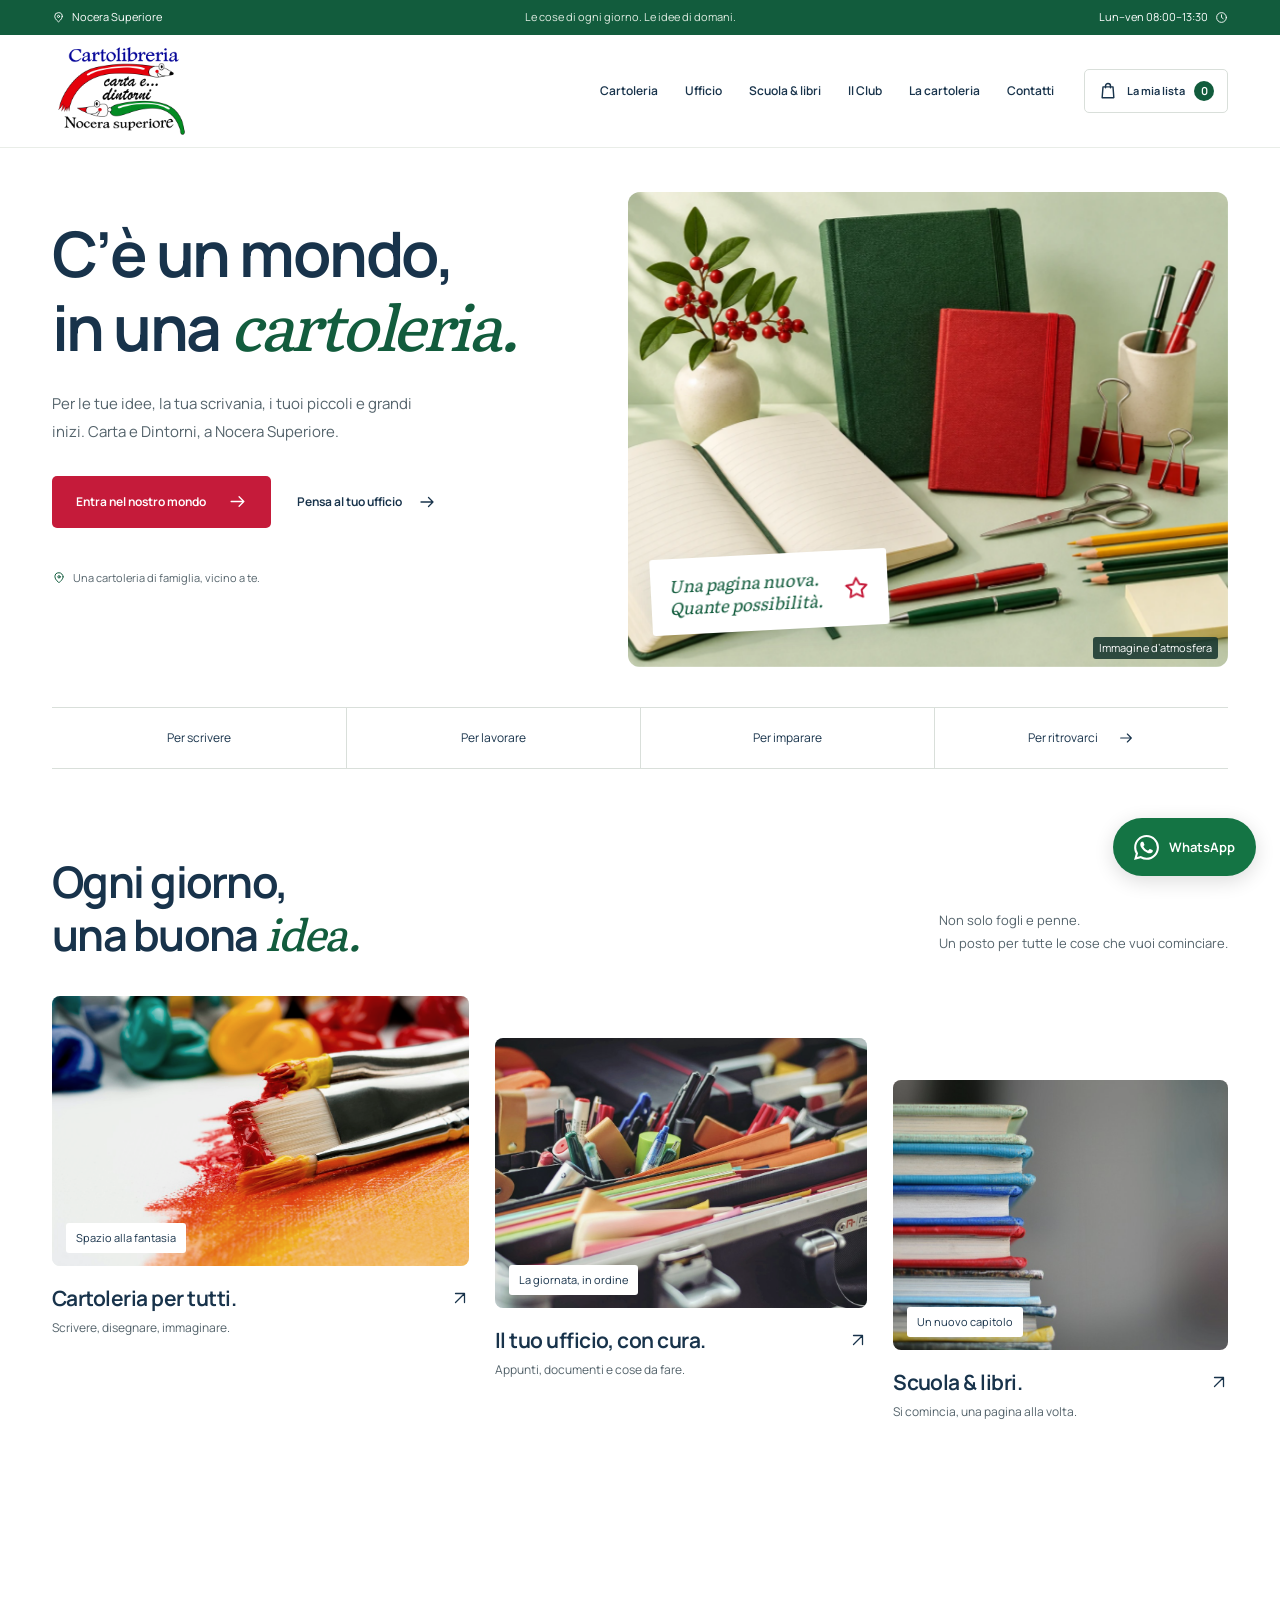
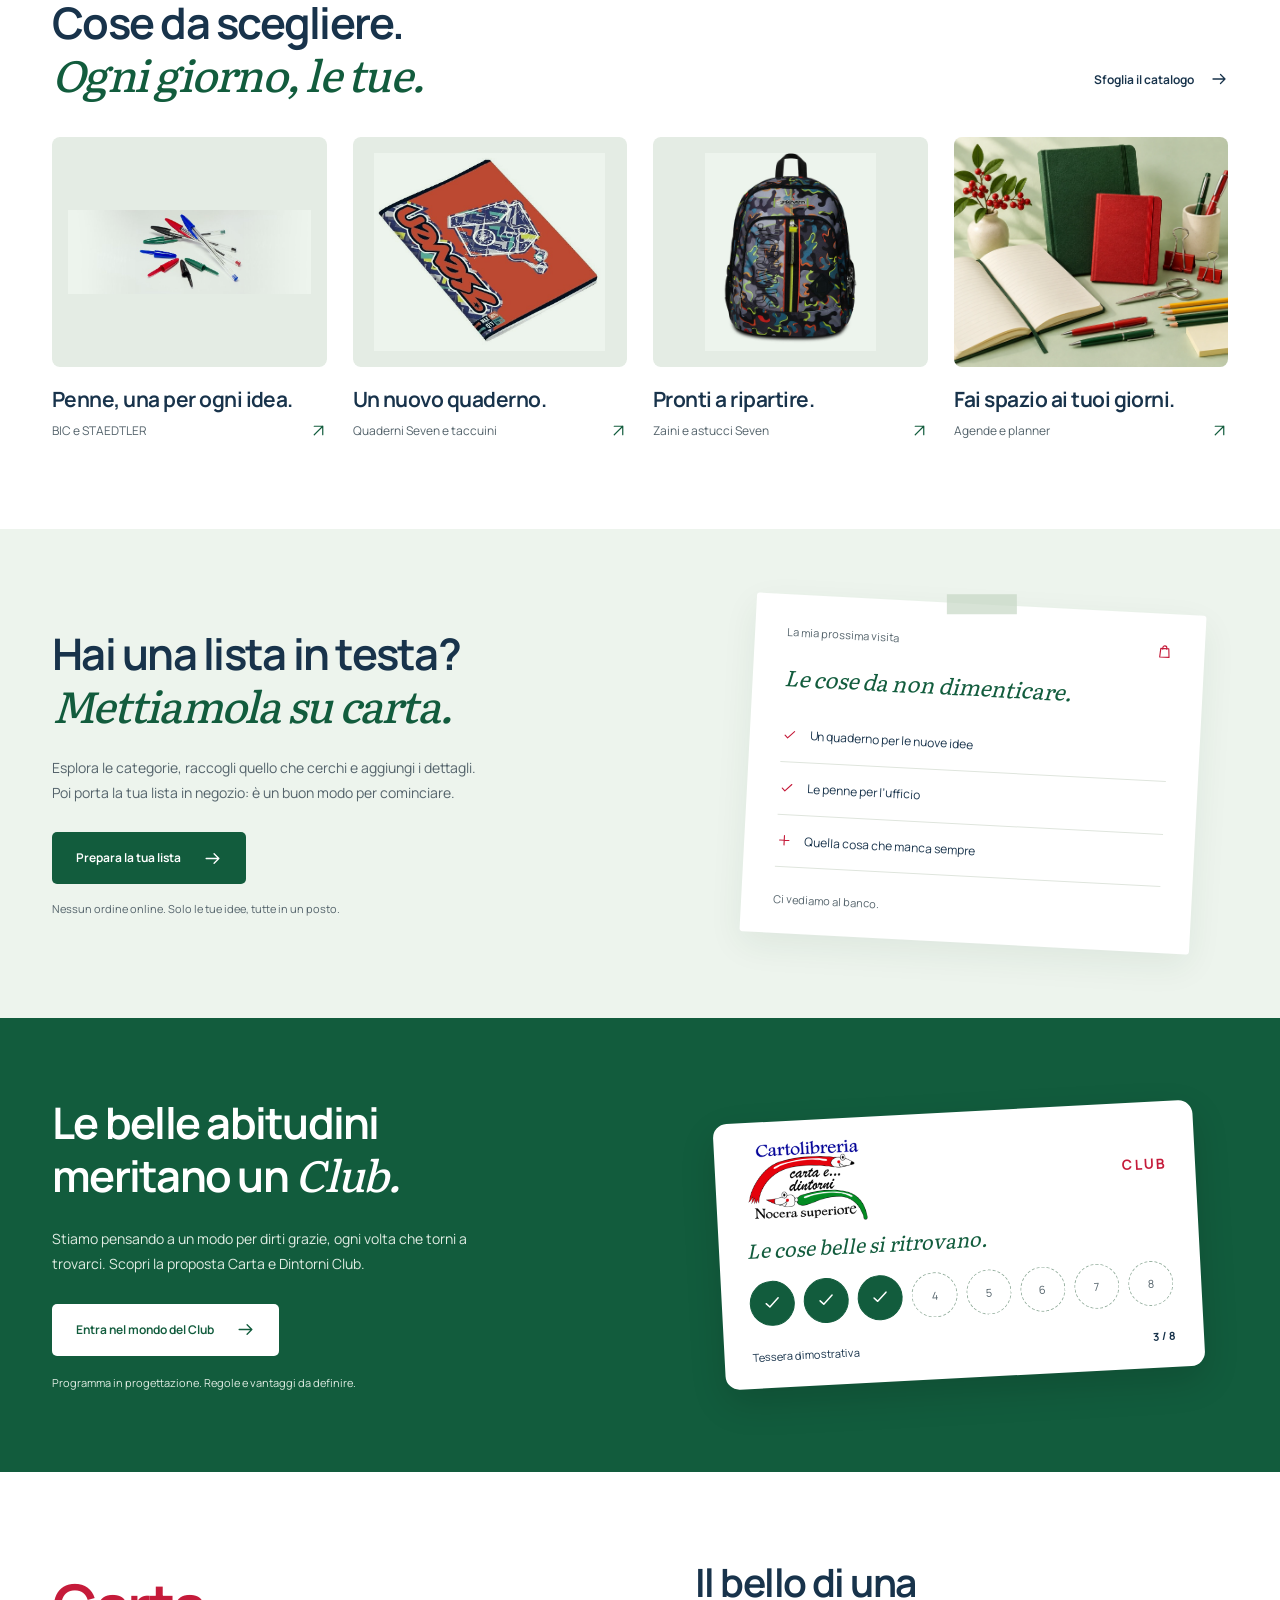
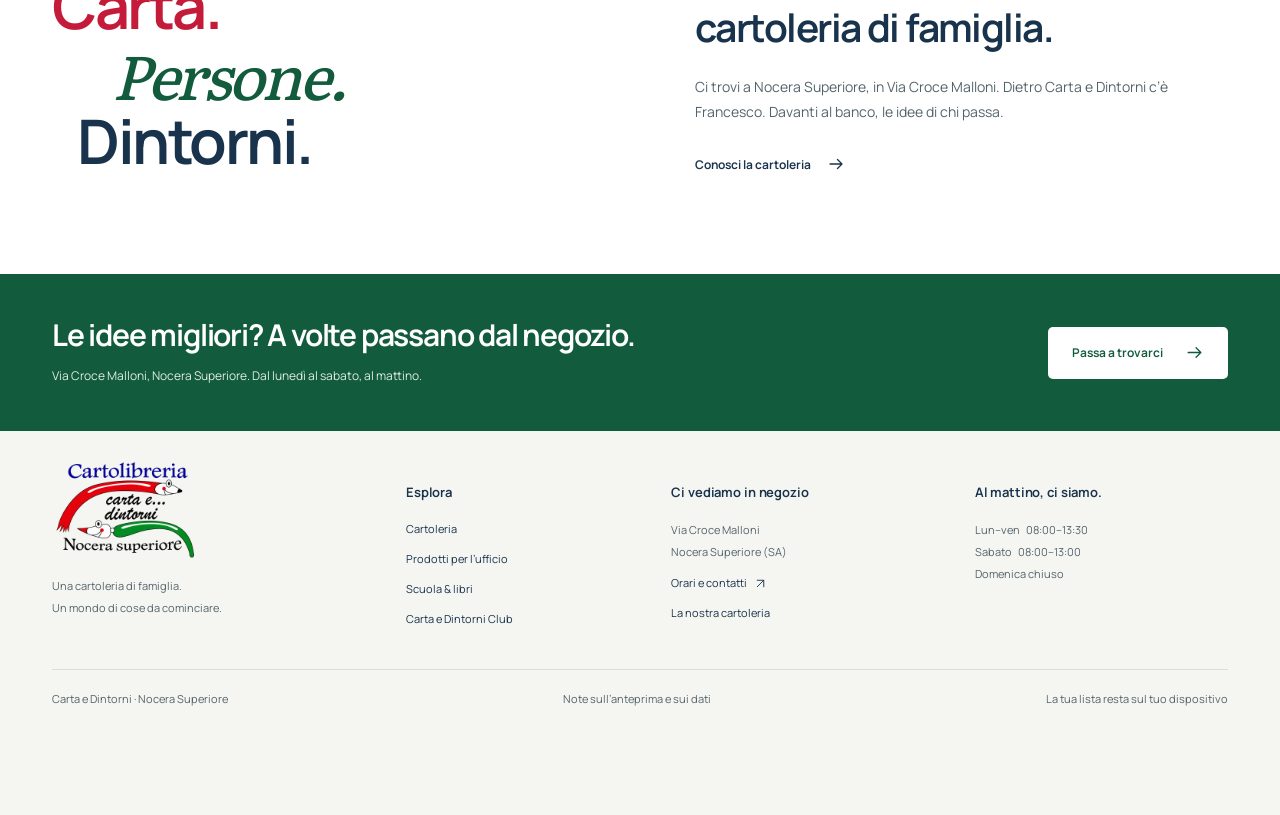
==== commit 98931257: "feat: expand stationery and office catalog" ====
--- a/index.html
+++ b/index.html
@@ -1,6 +1,6 @@
 <!doctype html><html lang="it"><head><meta charset="utf-8"><meta name="viewport" content="width=device-width,initial-scale=1"><meta name="robots" content="noindex,nofollow"><meta name="theme-color" content="#125c3d"><title>Cartoleria, scuola e ufficio a Nocera Superiore | Carta e Dintorni</title><meta name="description" content="Carta e Dintorni: cartoleria per tutti, idee per l’ufficio e libri scolastici a Nocera Superiore."><meta property="og:title" content="Cartoleria, scuola e ufficio a Nocera Superiore | Carta e Dintorni"><meta property="og:description" content="Carta e Dintorni: cartoleria per tutti, idee per l’ufficio e libri scolastici a Nocera Superiore."><meta property="og:type" content="website"><link rel="icon" href="assets/logo-trasparente.webp" type="image/webp"><link rel="stylesheet" href="site.css"><script src="site.js" defer></script></head><body class="home-page" data-page="index.html"><a class="skip-link" href="#contenuto">Salta al contenuto</a><div class="topbar"><div class="wrap"><a href="contatti.html"><svg viewBox="0 0 24 24" aria-hidden="true"><path d="M19 10c0 5-7 10-7 10S5 15 5 10a7 7 0 1 1 14 0Z"/><circle cx="12" cy="10" r="2"/></svg>Nocera Superiore</a><span>Le cose di ogni giorno. Le idee di domani.</span><a href="contatti.html#orari">Lun–ven 08:00–13:30<svg viewBox="0 0 24 24" aria-hidden="true"><circle cx="12" cy="12" r="9"/><path d="M12 7v5l3 2"/></svg></a></div></div><header class="site-header"><div class="wrap header-inner"><a class="brand" href="index.html" aria-label="Carta e Dintorni, Home"><span class="brand-image"><img src="assets/logo-trasparente.webp" width="341" height="225" alt="Carta e Dintorni, cartolibreria a Nocera Superiore"></span></a><button class="menu-button" type="button" aria-expanded="false" aria-controls="main-nav" aria-label="Apri menu"><span></span><span></span></button><nav id="main-nav" aria-label="Navigazione principale"><a href="cartoleria.html">Cartoleria</a><a href="ufficio.html">Ufficio</a><a href="scuola.html">Scuola & libri</a><a href="club.html">Il Club</a><a href="la-cartoleria.html">La cartoleria</a><a href="contatti.html">Contatti</a></nav><a class="list-link" href="lista.html" ><svg viewBox="0 0 24 24" aria-hidden="true"><path d="M6 7h12l1 13H5L6 7Z"/><path d="M9 8V6a3 3 0 0 1 6 0v2"/></svg><span>La mia lista</span><span class="list-count" data-list-count aria-label="articoli nella lista">0</span></a></div></header><main id="contenuto">
 <section class="home-hero wrap"><div class="hero-content"><h1>C’è un mondo,<br>in una <em>cartoleria.</em></h1><p>Per le tue idee, la tua scrivania, i tuoi piccoli e grandi inizi. Carta e Dintorni, a Nocera Superiore.</p><div class="hero-actions"><a class="button primary" href="cartoleria.html">Entra nel nostro mondo<svg viewBox="0 0 24 24" aria-hidden="true"><path d="M4 12h16m-6-6 6 6-6 6"/></svg></a><a class="text-link" href="ufficio.html">Pensa al tuo ufficio<svg viewBox="0 0 24 24" aria-hidden="true"><path d="M4 12h16m-6-6 6 6-6 6"/></svg></a></div><p class="hero-local"><svg viewBox="0 0 24 24" aria-hidden="true"><path d="M19 10c0 5-7 10-7 10S5 15 5 10a7 7 0 1 1 14 0Z"/><circle cx="12" cy="10" r="2"/></svg>Una cartoleria di famiglia, vicino a te.</p></div><figure class="hero-visual"><img class="" src="assets/hero-stationery.webp" alt="Composizione di quaderni, penne e accessori, immagine d’atmosfera" width="1200" height="900" fetchpriority="high"><div class="image-note"><span>Una pagina nuova.<br>Quante possibilità.</span><svg viewBox="0 0 24 24" aria-hidden="true"><path d="m12 3 2.8 5.7 6.2.9-4.5 4.4 1.1 6.2L12 17.3 6.4 20l1.1-6.2L3 9.6l6.2-.9Z"/></svg></div><figcaption class="photo-note">Immagine d’atmosfera</figcaption></figure><div class="hero-index"><a href="cartoleria.html">Per scrivere</a><a href="ufficio.html">Per lavorare</a><a href="scuola.html">Per imparare</a><a href="club.html">Per ritrovarci<svg viewBox="0 0 24 24" aria-hidden="true"><path d="M4 12h16m-6-6 6 6-6 6"/></svg></a></div></section>
 <section class="section wrap worlds"><div class="section-heading"><h2>Ogni giorno,<br>una buona <em>idea.</em></h2><p>Non solo fogli e penne.<br>Un posto per tutte le cose che vuoi cominciare.</p></div><div class="world-grid"><a class="world world-stationery" href="cartoleria.html"><div class="world-image mint"><img class="" src="assets/colours.jpg" alt="Materiali per il colore, foto d’atmosfera" width="1200" height="900" loading="lazy"><span>Spazio alla fantasia</span></div><div class="world-heading"><div><h3>Cartoleria per tutti.</h3><p>Scrivere, disegnare, immaginare.</p></div><svg viewBox="0 0 24 24" aria-hidden="true"><path d="M6 18 18 6M6 6h12v12"/></svg></div></a><a class="world world-office" href="ufficio.html"><div class="world-image blue"><img class="" src="assets/desk.jpg" alt="Scrivania con quaderno, foto d’atmosfera" width="1200" height="900" loading="lazy"><span>La giornata, in ordine</span></div><div class="world-heading"><div><h3>Il tuo ufficio, con cura.</h3><p>Appunti, documenti e cose da fare.</p></div><svg viewBox="0 0 24 24" aria-hidden="true"><path d="M6 18 18 6M6 6h12v12"/></svg></div></a><a class="world world-school" href="scuola.html"><div class="world-image pink"><img class="" src="assets/books.jpg" alt="Libri, foto d’atmosfera" width="1200" height="900" loading="lazy"><span>Un nuovo capitolo</span></div><div class="world-heading"><div><h3>Scuola & libri.</h3><p>Si comincia, una pagina alla volta.</p></div><svg viewBox="0 0 24 24" aria-hidden="true"><path d="M6 18 18 6M6 6h12v12"/></svg></div></a></div></section>
-<section class="list-feature"><div class="wrap list-feature-inner"><div class="list-feature-copy"><h2>Hai una lista in testa?<br><em>Mettiamola su carta.</em></h2><p>Esplora le categorie, raccogli quello che cerchi e aggiungi i dettagli. Poi porta la tua lista in negozio: è un buon modo per cominciare.</p><a class="button dark" href="lista.html">Prepara la tua lista<svg viewBox="0 0 24 24" aria-hidden="true"><path d="M4 12h16m-6-6 6 6-6 6"/></svg></a><p class="small-note">Nessun ordine online. Solo le tue idee, tutte in un posto.</p></div><div class="paper-list" aria-label="Esempio di lista"><div class="paper-list-top"><span>La mia prossima visita</span><svg viewBox="0 0 24 24" aria-hidden="true"><path d="M6 7h12l1 13H5L6 7Z"/><path d="M9 8V6a3 3 0 0 1 6 0v2"/></svg></div><p>Le cose da non dimenticare.</p><div><svg viewBox="0 0 24 24" aria-hidden="true"><path d="m5 12 4 4L19 6"/></svg>Un quaderno per le nuove idee</div><div><svg viewBox="0 0 24 24" aria-hidden="true"><path d="m5 12 4 4L19 6"/></svg>Le penne per l’ufficio</div><div><svg viewBox="0 0 24 24" aria-hidden="true"><path d="M12 5v14M5 12h14"/></svg>Quella cosa che manca sempre</div><span class="paper-signature">Ci vediamo al banco.</span></div></div></section>
+<section class="section wrap catalog-highlights"><div class="section-heading"><h2>Cose da scegliere.<br><em>Ogni giorno, le tue.</em></h2><a class="text-link" href="cartoleria.html#catalogo">Sfoglia il catalogo <svg viewBox="0 0 24 24" aria-hidden="true"><path d="M4 12h16m-6-6 6 6-6 6"/></svg></a></div><div class="highlight-grid"><a class="catalog-highlight" href="cartoleria.html?categoria=scrittura#catalogo"><figure><img class="" src="assets/products/bic-cristal.jpg" alt="BIC e STAEDTLER, immagine illustrativa" width="1200" height="900" loading="lazy"></figure><h3>Penne, una per ogni idea.</h3><p>BIC e STAEDTLER<svg viewBox="0 0 24 24" aria-hidden="true"><path d="M6 18 18 6M6 6h12v12"/></svg></p></a><a class="catalog-highlight" href="cartoleria.html?categoria=quaderni#catalogo"><figure><img class="" src="assets/products/seven-quaderni-righe.jpg" alt="Quaderni Seven e taccuini, immagine illustrativa" width="1200" height="900" loading="lazy"></figure><h3>Un nuovo quaderno.</h3><p>Quaderni Seven e taccuini<svg viewBox="0 0 24 24" aria-hidden="true"><path d="M6 18 18 6M6 6h12v12"/></svg></p></a><a class="catalog-highlight" href="cartoleria.html?categoria=zaini#catalogo"><figure><img class="" src="assets/products/seven-zaino.jpg" alt="Zaini e astucci Seven, immagine illustrativa" width="1200" height="900" loading="lazy"></figure><h3>Pronti a ripartire.</h3><p>Zaini e astucci Seven<svg viewBox="0 0 24 24" aria-hidden="true"><path d="M6 18 18 6M6 6h12v12"/></svg></p></a><a class="catalog-highlight" href="cartoleria.html?categoria=agende#catalogo"><figure><img class="" src="assets/hero-stationery.webp" alt="Agende e planner, immagine illustrativa" width="1200" height="900" loading="lazy"></figure><h3>Fai spazio ai tuoi giorni.</h3><p>Agende e planner<svg viewBox="0 0 24 24" aria-hidden="true"><path d="M6 18 18 6M6 6h12v12"/></svg></p></a></div></section><section class="list-feature"><div class="wrap list-feature-inner"><div class="list-feature-copy"><h2>Hai una lista in testa?<br><em>Mettiamola su carta.</em></h2><p>Esplora le categorie, raccogli quello che cerchi e aggiungi i dettagli. Poi porta la tua lista in negozio: è un buon modo per cominciare.</p><a class="button dark" href="lista.html">Prepara la tua lista<svg viewBox="0 0 24 24" aria-hidden="true"><path d="M4 12h16m-6-6 6 6-6 6"/></svg></a><p class="small-note">Nessun ordine online. Solo le tue idee, tutte in un posto.</p></div><div class="paper-list" aria-label="Esempio di lista"><div class="paper-list-top"><span>La mia prossima visita</span><svg viewBox="0 0 24 24" aria-hidden="true"><path d="M6 7h12l1 13H5L6 7Z"/><path d="M9 8V6a3 3 0 0 1 6 0v2"/></svg></div><p>Le cose da non dimenticare.</p><div><svg viewBox="0 0 24 24" aria-hidden="true"><path d="m5 12 4 4L19 6"/></svg>Un quaderno per le nuove idee</div><div><svg viewBox="0 0 24 24" aria-hidden="true"><path d="m5 12 4 4L19 6"/></svg>Le penne per l’ufficio</div><div><svg viewBox="0 0 24 24" aria-hidden="true"><path d="M12 5v14M5 12h14"/></svg>Quella cosa che manca sempre</div><span class="paper-signature">Ci vediamo al banco.</span></div></div></section>
 <section class="home-club"><div class="wrap home-club-inner"><div><h2>Le belle abitudini<br>meritano un <em>Club.</em></h2><p>Stiamo pensando a un modo per dirti grazie, ogni volta che torni a trovarci. Scopri la proposta Carta e Dintorni Club.</p><a class="button paper" href="club.html">Entra nel mondo del Club<svg viewBox="0 0 24 24" aria-hidden="true"><path d="M4 12h16m-6-6 6 6-6 6"/></svg></a><p class="club-disclaimer">Programma in progettazione. Regole e vantaggi da definire.</p></div><div class="loyalty-demo"><div class="loyalty-card"><div class="loyalty-head"><span class="brand-image"><img src="assets/logo-trasparente.webp" width="341" height="225" alt="Carta e Dintorni, cartolibreria a Nocera Superiore"></span><span class="club-label">CLUB</span></div><p class="loyalty-motto">Le cose belle si ritrovano.</p><div class="stamps"  role="img" aria-label="Tessera dimostrativa: 3 timbri su 8"><span class="stamp filled"><svg viewBox="0 0 24 24" aria-hidden="true"><path d="m5 12 4 4L19 6"/></svg></span><span class="stamp filled"><svg viewBox="0 0 24 24" aria-hidden="true"><path d="m5 12 4 4L19 6"/></svg></span><span class="stamp filled"><svg viewBox="0 0 24 24" aria-hidden="true"><path d="m5 12 4 4L19 6"/></svg></span><span class="stamp">4</span><span class="stamp">5</span><span class="stamp">6</span><span class="stamp">7</span><span class="stamp">8</span></div><div class="loyalty-bottom"><span>Tessera dimostrativa</span><span >3 / 8</span></div></div></div></div></section>
 <section class="section wrap home-story"><div class="story-type"><span>Carta.</span><span>Persone.</span><span>Dintorni.</span></div><div><h2>Il bello di una<br>cartoleria di famiglia.</h2><p>Ci trovi a Nocera Superiore, in Via Croce Malloni. Dietro Carta e Dintorni c’è Francesco. Davanti al banco, le idee di chi passa.</p><a class="text-link" href="la-cartoleria.html">Conosci la cartoleria<svg viewBox="0 0 24 24" aria-hidden="true"><path d="M4 12h16m-6-6 6 6-6 6"/></svg></a></div></section><section class="visit-banner"><div class="wrap visit-inner"><div><h2>Le idee migliori? A volte passano dal negozio.</h2><p>Via Croce Malloni, Nocera Superiore. Dal lunedì al sabato, al mattino.</p></div><a class="button paper" href="contatti.html">Passa a trovarci<svg viewBox="0 0 24 24" aria-hidden="true"><path d="M4 12h16m-6-6 6 6-6 6"/></svg></a></div></section></main><footer class="site-footer"><div class="wrap footer-grid"><div class="footer-brand"><a href="index.html" aria-label="Carta e Dintorni, Home"><span class="brand-image"><img src="assets/logo-trasparente.webp" width="341" height="225" alt="Carta e Dintorni, cartolibreria a Nocera Superiore"></span></a><p>Una cartoleria di famiglia.<br>Un mondo di cose da cominciare.</p></div><div><h2>Esplora</h2><a href="cartoleria.html">Cartoleria</a><a href="ufficio.html">Prodotti per l’ufficio</a><a href="scuola.html">Scuola & libri</a><a href="club.html">Carta e Dintorni Club</a></div><div><h2>Ci vediamo in negozio</h2><p>Via Croce Malloni<br>Nocera Superiore (SA)</p><a href="contatti.html">Orari e contatti <svg viewBox="0 0 24 24" aria-hidden="true"><path d="M6 18 18 6M6 6h12v12"/></svg></a><a href="la-cartoleria.html">La nostra cartoleria</a></div><div class="footer-hours"><h2>Al mattino, ci siamo.</h2><p>Lun–ven &nbsp; 08:00–13:30<br>Sabato &nbsp; 08:00–13:00<br>Domenica chiuso</p></div></div><div class="wrap footer-bottom"><span>Carta e Dintorni · Nocera Superiore</span><a href="note.html">Note sull’anteprima e sui dati</a><a href="lista.html">La tua lista resta sul tuo dispositivo</a></div></footer><a class="whatsapp-fab" href="https://wa.me/393923492138" target="_blank" rel="noopener noreferrer" aria-label="Scrivici su WhatsApp al +39 392 349 2138" title="Scrivici su WhatsApp"><span class="whatsapp-icon"><svg aria-hidden="true" focusable="false" role="img" viewBox="0 0 24 24" xmlns="http://www.w3.org/2000/svg"><title>WhatsApp</title><path d="M17.472 14.382c-.297-.149-1.758-.867-2.03-.967-.273-.099-.471-.148-.67.15-.197.297-.767.966-.94 1.164-.173.199-.347.223-.644.075-.297-.15-1.255-.463-2.39-1.475-.883-.788-1.48-1.761-1.653-2.059-.173-.297-.018-.458.13-.606.134-.133.298-.347.446-.52.149-.174.198-.298.298-.497.099-.198.05-.371-.025-.52-.075-.149-.669-1.612-.916-2.207-.242-.579-.487-.5-.669-.51-.173-.008-.371-.01-.57-.01-.198 0-.52.074-.792.372-.272.297-1.04 1.016-1.04 2.479 0 1.462 1.065 2.875 1.213 3.074.149.198 2.096 3.2 5.077 4.487.709.306 1.262.489 1.694.625.712.227 1.36.195 1.871.118.571-.085 1.758-.719 2.006-1.413.248-.694.248-1.289.173-1.413-.074-.124-.272-.198-.57-.347m-5.421 7.403h-.004a9.87 9.87 0 01-5.031-1.378l-.361-.214-3.741.982.998-3.648-.235-.374a9.86 9.86 0 01-1.51-5.26c.001-5.45 4.436-9.884 9.888-9.884 2.64 0 5.122 1.03 6.988 2.898a9.825 9.825 0 012.893 6.994c-.003 5.45-4.437 9.884-9.885 9.884m8.413-18.297A11.815 11.815 0 0012.05 0C5.495 0 .16 5.335.157 11.892c0 2.096.547 4.142 1.588 5.945L.057 24l6.305-1.654a11.882 11.882 0 005.683 1.448h.005c6.554 0 11.89-5.335 11.893-11.893a11.821 11.821 0 00-3.48-8.413Z"/></svg></span><span class="whatsapp-label">WhatsApp</span></a><div class="toast" role="status" aria-live="polite" aria-atomic="true" data-toast hidden><span></span><a href="lista.html">Vedi la lista <svg viewBox="0 0 24 24" aria-hidden="true"><path d="M4 12h16m-6-6 6 6-6 6"/></svg></a></div></body></html>
--- a/site.css
+++ b/site.css
@@ -32,3 +32,49 @@
 .toast{bottom:calc(102px + env(safe-area-inset-bottom,0px))}
 @media(max-width:600px){.whatsapp-fab{right:18px;bottom:calc(18px + env(safe-area-inset-bottom,0px));width:56px;height:56px;padding:0;min-width:56px}.whatsapp-fab>.whatsapp-label{display:none}.whatsapp-fab .whatsapp-icon svg{width:28px;height:28px}.toast{bottom:calc(92px + env(safe-area-inset-bottom,0px))}.site-footer{padding-bottom:88px}}
 @media print{.whatsapp-fab,.whatsapp-button,.whatsapp-number{display:none!important}.site-footer{padding-bottom:0}}
+
+/* Il catalogo estende componenti, colori e tipografia del sito. */
+select{font:inherit;color:var(--ink);background:var(--paper);max-width:100%;border:1px solid var(--line);border-radius:4px;min-height:44px;padding:10px 34px 10px 12px;cursor:pointer}
+.product-tools{align-items:flex-end;gap:24px;padding-bottom:0;border-bottom:0}
+.product-tools .search-field{flex:1;max-width:620px;min-height:48px}
+.product-tools .search-field input{font-size:13px}
+.brand-select{display:flex;flex-direction:column;gap:6px;font-size:12px;min-width:210px}
+.brand-select select{font-size:13px;min-height:48px}
+.product-filters{margin-top:24px;padding-bottom:22px;border-bottom:1px solid var(--line)}
+.product-filters .filter{font-size:12px;min-height:44px}
+.catalog-results{display:flex;justify-content:space-between;align-items:center;gap:12px;min-height:48px;margin-top:8px}
+.catalog-results .catalog-count{margin-top:0;font-variant-numeric:tabular-nums}
+.catalog-results .quiet-button{color:var(--green)}
+.product-card{display:flex;flex-direction:column;scroll-margin-top:25px}
+.product-card .product-photo{height:250px;background:var(--mint);margin:0}
+.product-card .manufacturer-photo{background:#f6f7f6}
+.product-card .manufacturer-photo img{object-fit:contain;padding:22px;filter:none;mix-blend-mode:multiply}
+.product-photo figcaption{position:absolute;right:10px;bottom:9px;font-size:11px;line-height:1.5;background:#fff;color:var(--muted);padding:2px 6px;border-radius:3px}
+.product-card .catalog-body{display:flex;flex:1;flex-direction:column}
+.product-brand{display:block;font-size:14px;line-height:1.5;color:var(--green);letter-spacing:0;font-weight:650;margin-bottom:4px}
+.product-card .catalog-body h3{font-size:24px;min-height:61px}
+.product-card .catalog-body>.product-type{min-height:0;font-size:11px;font-weight:600;margin-top:7px;color:var(--green)}
+.product-card .catalog-body>p:not(.product-type){font-size:13px;min-height:68px;max-width:none}
+.product-card .catalog-body details{margin-top:15px;margin-bottom:15px;font-size:12px}
+.product-card .catalog-body details p{font-size:12px;line-height:1.8}
+.product-source{display:inline-flex;align-items:center;gap:8px;text-decoration:underline;text-underline-offset:4px;margin-bottom:14px;color:var(--green);font-size:11px;min-height:32px}
+.product-source svg{width:14px;height:14px}
+.product-preference{display:flex;flex-direction:column;gap:6px;font-size:11px;color:var(--muted);margin-top:auto;margin-bottom:10px}
+.product-preference select{width:100%;font-size:12px}
+.product-card .add-button{font-size:12px;min-height:46px}
+.highlight-grid{display:grid;grid-template-columns:repeat(4,minmax(0,1fr));gap:26px}
+.catalog-highlight{min-width:0}
+.catalog-highlight figure{height:230px;overflow:hidden;background:var(--mint);border-radius:8px}
+.catalog-highlight:nth-child(-n+3) img{object-fit:contain;padding:16px;background:#f6f7f6;mix-blend-mode:multiply}
+.catalog-highlight h3{font-size:21px;margin-top:20px}
+.catalog-highlight>p{display:flex;justify-content:space-between;gap:10px;align-items:center;margin-top:8px;color:var(--muted);font-size:12px}
+.catalog-highlight>p svg{width:17px;height:17px;color:var(--green)}
+.catalog-highlight:hover h3{color:var(--green);text-decoration:underline;text-underline-offset:5px}
+.school-catalog{display:grid;grid-template-columns:1fr 1fr;gap:70px;padding-bottom:80px;align-items:start}
+.school-catalog h2{font-size:39px}
+.school-catalog p{font-size:14px;color:var(--muted)}
+.school-catalog-links{display:flex;flex-direction:column;align-items:flex-start;margin-top:18px;gap:5px}
+@media(max-width:1100px){.highlight-grid{gap:20px}.catalog-highlight figure{height:190px}}
+@media(max-width:820px){.product-tools{flex-wrap:wrap}.product-tools .search-field{min-width:250px;max-width:none}.highlight-grid{grid-template-columns:repeat(2,minmax(0,1fr));gap:30px 24px}.catalog-highlight figure{height:250px}.school-catalog{gap:35px}}
+@media(max-width:600px){.product-tools{display:grid;grid-template-columns:1fr;gap:15px}.product-tools .search-field{min-width:0;width:100%;padding:8px 12px}.brand-select{min-width:0}.product-filters{margin-top:18px;gap:7px;padding-bottom:17px}.product-filters .filter{font-size:11px;padding:8px 11px}.catalog-results{margin-top:7px}.product-card .product-photo{height:280px}.product-card .catalog-body h3{min-height:0;font-size:26px}.product-card .catalog-body>p:not(.product-type){min-height:0;font-size:13px}.product-card .product-preference{margin-top:0}.product-card .manufacturer-photo img{padding:25px}.highlight-grid{gap:28px 16px}.catalog-highlight figure{height:175px}.catalog-highlight h3{font-size:19px;margin-top:14px}.catalog-highlight>p{font-size:11px;align-items:flex-start}.catalog-highlight>p svg{width:15px;height:15px;margin-top:2px}.catalog-highlights .section-heading>.text-link{margin-top:18px}.school-catalog{display:flex;flex-direction:column;gap:22px;padding-bottom:45px}.school-catalog h2{font-size:35px}.school-catalog p{font-size:13px}}
+@media(max-width:360px){.catalog-highlight figure{height:140px}.catalog-highlight h3{font-size:17px}.product-card .product-photo{height:250px}}
